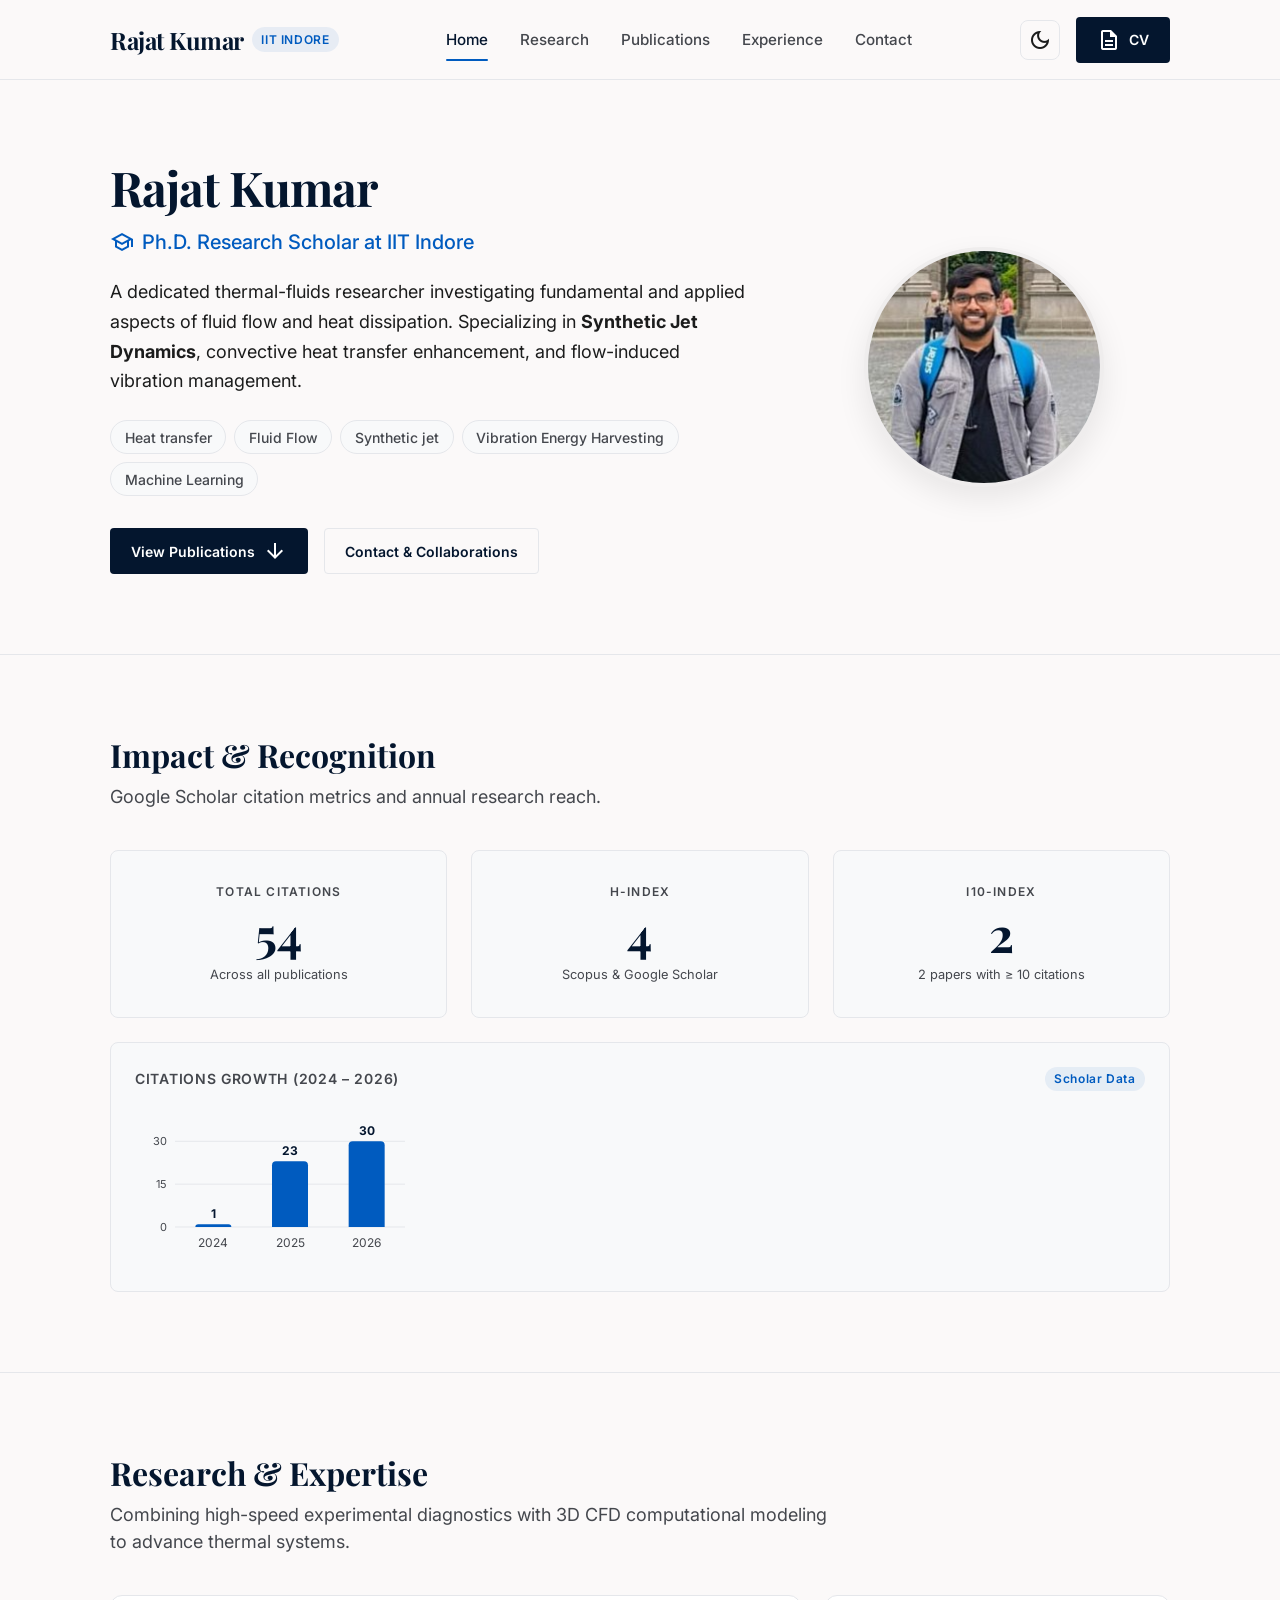
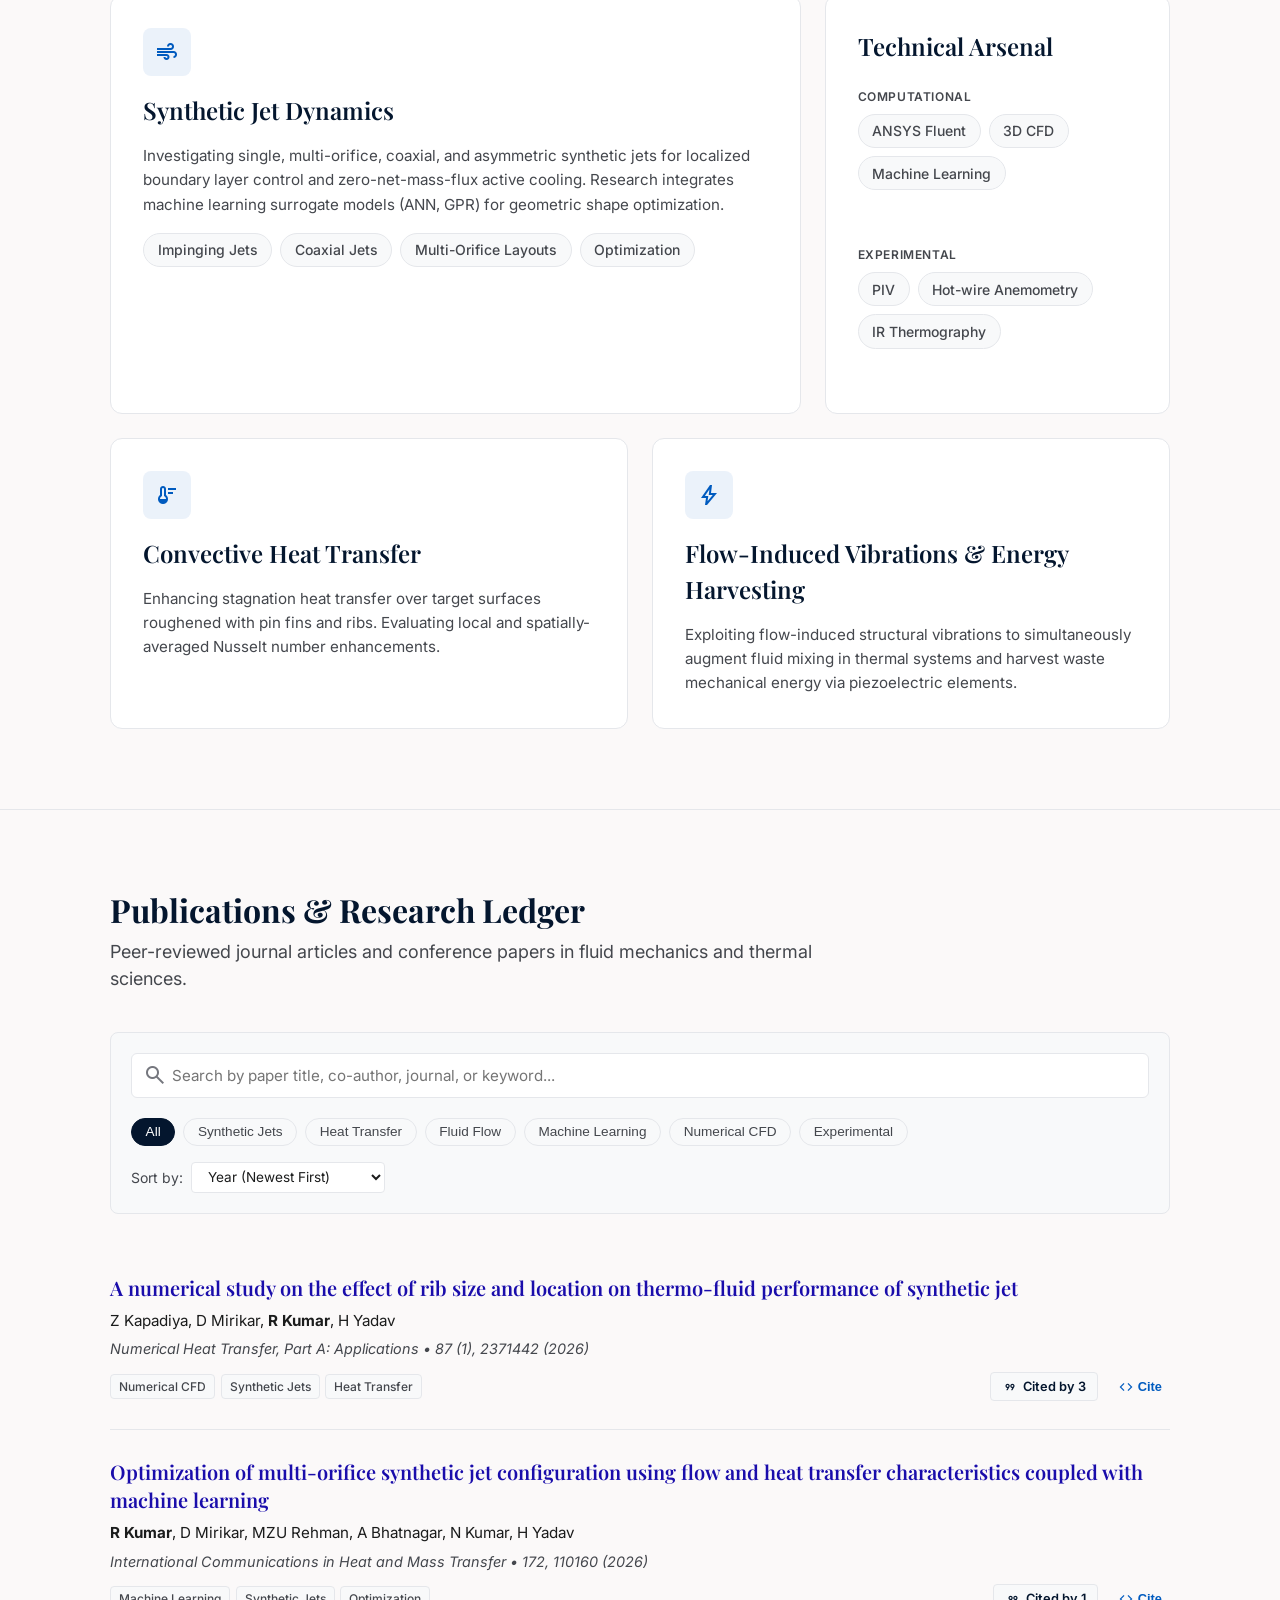
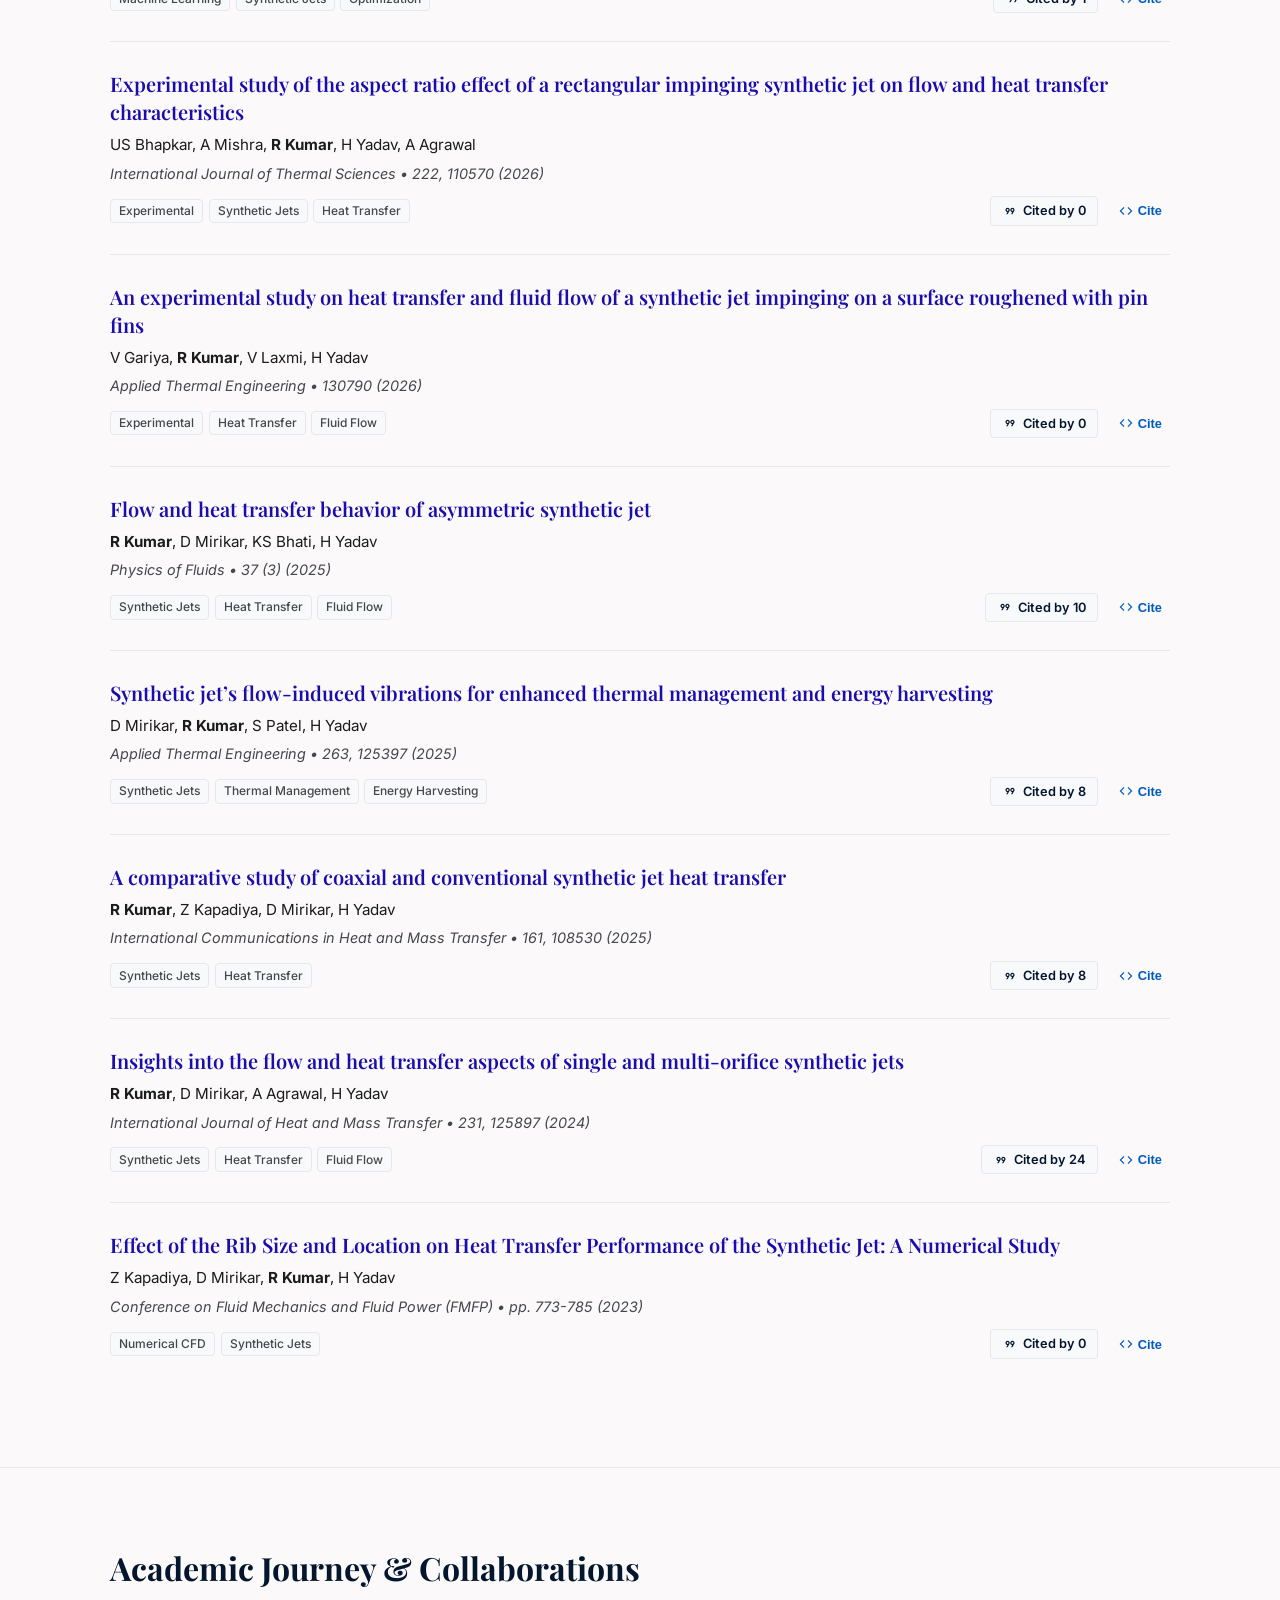
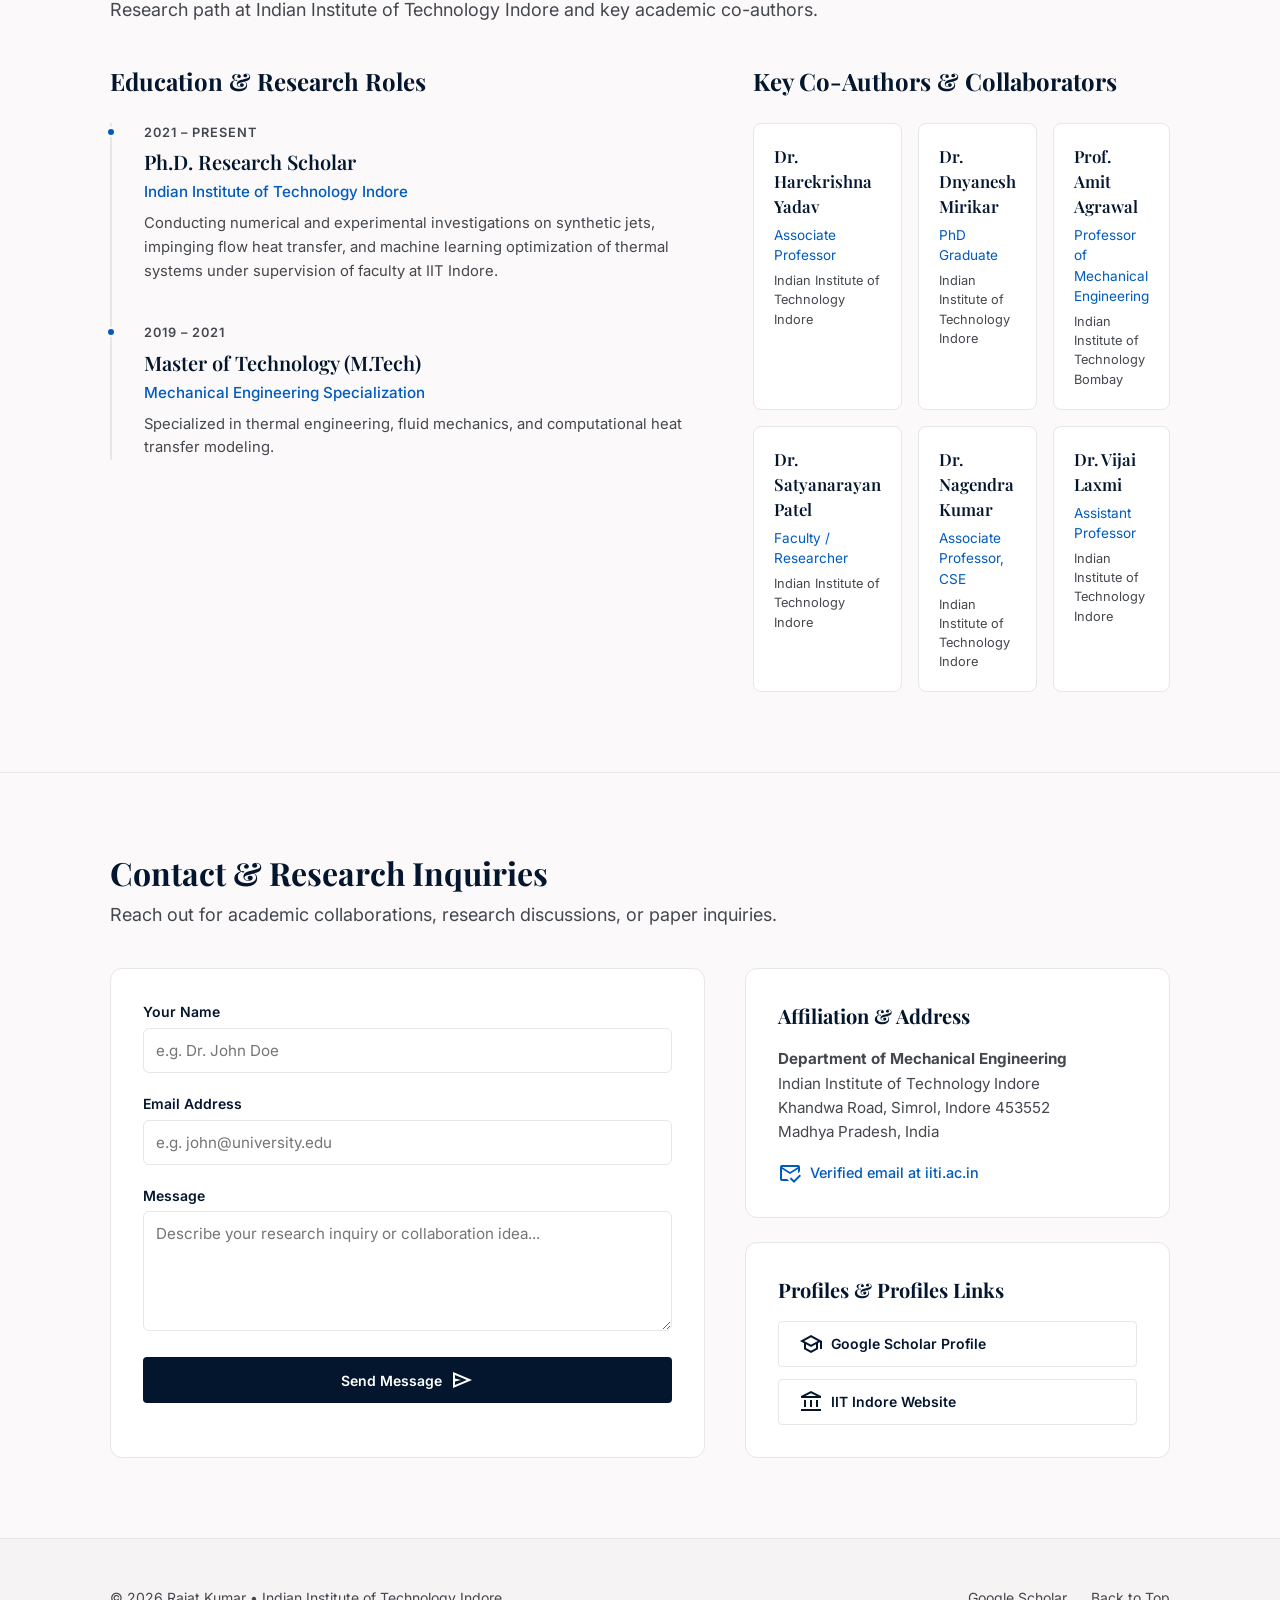
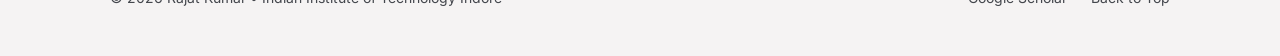
==== index.html @ d3aafb9d "Initial commit: Rajat Kumar Academic Scholar Portfolio Website" ====
<!DOCTYPE html>
<html lang="en">
<head>
    <meta charset="utf-8"/>
    <meta name="viewport" content="width=device-width, initial-scale=1.0"/>
    <title>Rajat Kumar | Ph.D. Research Scholar at IIT Indore</title>
    <meta name="description" content="Official academic portfolio of Rajat Kumar, Ph.D. Research Scholar at IIT Indore specializing in Heat Transfer, Fluid Flow, and Synthetic Jet Dynamics."/>
    
    <!-- Google Fonts -->
    <link rel="preconnect" href="https://fonts.googleapis.com"/>
    <link rel="preconnect" href="https://fonts.gstatic.com" crossorigin/>
    <link href="https://fonts.googleapis.com/css2?family=Inter:wght@400;500;600;700&family=Playfair+Display:ital,wght@0,600;0,700;1,400&display=swap" rel="stylesheet"/>
    <link href="https://fonts.googleapis.com/css2?family=Material+Symbols+Outlined:wght,FILL@100..700,0..1&display=swap" rel="stylesheet"/>

    <!-- Custom Stylesheet -->
    <link rel="stylesheet" href="css/styles.css"/>
</head>
<body>

    <!-- Sticky Navigation Bar -->
    <header class="navbar">
        <div class="container navbar-inner">
            <a href="#home" class="brand-logo">
                Rajat Kumar
                <span class="brand-badge">IIT INDORE</span>
            </a>

            <nav>
                <ul class="nav-links" id="nav-links">
                    <li><a href="#home" class="nav-link active">Home</a></li>
                    <li><a href="#research" class="nav-link">Research</a></li>
                    <li><a href="#publications" class="nav-link">Publications</a></li>
                    <li><a href="#experience" class="nav-link">Experience</a></li>
                    <li><a href="#contact" class="nav-link">Contact</a></li>
                </ul>
            </nav>

            <div class="nav-actions">
                <button class="theme-btn" id="theme-toggle-btn" aria-label="Toggle Dark Mode">
                    <span class="material-symbols-outlined">dark_mode</span>
                </button>
                <button class="btn btn-primary" id="cv-open-btn">
                    <span class="material-symbols-outlined">description</span> CV
                </button>
                <button class="mobile-menu-btn" id="mobile-menu-btn" aria-label="Open Menu">
                    <span class="material-symbols-outlined">menu</span>
                </button>
            </div>
        </div>
    </header>

    <!-- Main Application Container -->
    <main>

        <!-- Hero Section -->
        <section class="section" id="home">
            <div class="container">
                <div class="hero-grid">
                    <div>
                        <h1 class="hero-name">Rajat Kumar</h1>
                        <div class="hero-role">
                            <span class="material-symbols-outlined">school</span>
                            Ph.D. Research Scholar at IIT Indore
                        </div>
                        <p class="hero-bio">
                            A dedicated thermal-fluids researcher investigating fundamental and applied aspects of fluid flow and heat dissipation. Specializing in <strong>Synthetic Jet Dynamics</strong>, convective heat transfer enhancement, and flow-induced vibration management.
                        </p>

                        <div class="chips-wrapper">
                            <span class="chip">Heat transfer</span>
                            <span class="chip">Fluid Flow</span>
                            <span class="chip">Synthetic jet</span>
                            <span class="chip">Vibration Energy Harvesting</span>
                            <span class="chip">Machine Learning</span>
                        </div>

                        <div style="display: flex; gap: 1rem; flex-wrap: wrap;">
                            <a href="#publications" class="btn btn-primary">
                                View Publications <span class="material-symbols-outlined">arrow_downward</span>
                            </a>
                            <a href="#contact" class="btn btn-secondary">
                                Contact & Collaborations
                            </a>
                        </div>
                    </div>

                    <div class="avatar-container">
                        <div class="avatar-frame">
                            <img src="assets/profile.jpg" alt="Rajat Kumar - Ph.D. Research Scholar at IIT Indore" class="avatar-img"/>
                        </div>
                    </div>
                </div>
            </div>
        </section>

        <!-- Impact & Metrics Section -->
        <section class="section" id="impact">
            <div class="container">
                <div class="section-header">
                    <h2 class="section-title">Impact & Recognition</h2>
                    <p class="section-subtitle">Google Scholar citation metrics and annual research reach.</p>
                </div>

                <div class="bento-metrics-grid">
                    <div class="metric-card">
                        <div class="metric-label">Total Citations</div>
                        <div class="metric-value">54</div>
                        <div class="metric-sub">Across all publications</div>
                    </div>
                    <div class="metric-card">
                        <div class="metric-label">H-Index</div>
                        <div class="metric-value">4</div>
                        <div class="metric-sub">Scopus & Google Scholar</div>
                    </div>
                    <div class="metric-card">
                        <div class="metric-label">i10-Index</div>
                        <div class="metric-value">2</div>
                        <div class="metric-sub">2 papers with ≥ 10 citations</div>
                    </div>
                </div>

                <!-- Annual Citation Chart -->
                <div class="chart-box">
                    <div class="chart-header">
                        <span class="chart-title">Citations Growth (2024 – 2026)</span>
                        <span class="brand-badge">Scholar Data</span>
                    </div>
                    <div class="chart-canvas-wrapper">
                        <canvas id="citation-chart-canvas"></canvas>
                    </div>
                </div>
            </div>
        </section>

        <!-- Research & Expertise Section -->
        <section class="section" id="research">
            <div class="container">
                <div class="section-header">
                    <h2 class="section-title">Research & Expertise</h2>
                    <p class="section-subtitle">Combining high-speed experimental diagnostics with 3D CFD computational modeling to advance thermal systems.</p>
                </div>

                <div class="research-grid">
                    <!-- Featured Area Card -->
                    <div class="research-card">
                        <div class="research-card-icon">
                            <span class="material-symbols-outlined">air</span>
                        </div>
                        <h3 class="research-card-title">Synthetic Jet Dynamics</h3>
                        <p class="research-card-desc">
                            Investigating single, multi-orifice, coaxial, and asymmetric synthetic jets for localized boundary layer control and zero-net-mass-flux active cooling. Research integrates machine learning surrogate models (ANN, GPR) for geometric shape optimization.
                        </p>
                        <div class="chips-wrapper" style="margin-bottom: 0;">
                            <span class="chip">Impinging Jets</span>
                            <span class="chip">Coaxial Jets</span>
                            <span class="chip">Multi-Orifice Layouts</span>
                            <span class="chip">Optimization</span>
                        </div>
                    </div>

                    <!-- Technical Arsenal Card -->
                    <div class="research-card">
                        <h3 class="research-card-title">Technical Arsenal</h3>
                        
                        <div class="arsenal-group">
                            <div class="arsenal-label">Computational</div>
                            <div class="chips-wrapper">
                                <span class="chip">ANSYS Fluent</span>
                                <span class="chip">3D CFD</span>
                                <span class="chip">Machine Learning</span>
                            </div>
                        </div>

                        <div class="arsenal-group">
                            <div class="arsenal-label">Experimental</div>
                            <div class="chips-wrapper">
                                <span class="chip">PIV</span>
                                <span class="chip">Hot-wire Anemometry</span>
                                <span class="chip">IR Thermography</span>
                            </div>
                        </div>
                    </div>
                </div>

                <div class="sub-grid-2" style="margin-top: 1.5rem;">
                    <div class="research-card">
                        <div class="research-card-icon">
                            <span class="material-symbols-outlined">thermostat</span>
                        </div>
                        <h3 class="research-card-title">Convective Heat Transfer</h3>
                        <p class="research-card-desc">
                            Enhancing stagnation heat transfer over target surfaces roughened with pin fins and ribs. Evaluating local and spatially-averaged Nusselt number enhancements.
                        </p>
                    </div>

                    <div class="research-card">
                        <div class="research-card-icon">
                            <span class="material-symbols-outlined">bolt</span>
                        </div>
                        <h3 class="research-card-title">Flow-Induced Vibrations & Energy Harvesting</h3>
                        <p class="research-card-desc">
                            Exploiting flow-induced structural vibrations to simultaneously augment fluid mixing in thermal systems and harvest waste mechanical energy via piezoelectric elements.
                        </p>
                    </div>
                </div>
            </div>
        </section>

        <!-- Publications Ledger Section -->
        <section class="section" id="publications">
            <div class="container">
                <div class="section-header">
                    <h2 class="section-title">Publications & Research Ledger</h2>
                    <p class="section-subtitle">Peer-reviewed journal articles and conference papers in fluid mechanics and thermal sciences.</p>
                </div>

                <!-- Controls: Search, Topic Filter & Sort -->
                <div class="pub-controls">
                    <div class="search-wrapper">
                        <span class="material-symbols-outlined search-icon">search</span>
                        <input type="text" id="pub-search-input" class="pub-search-input" placeholder="Search by paper title, co-author, journal, or keyword..."/>
                    </div>

                    <div class="pub-filter-bar">
                        <div class="filter-chips-group" id="filter-chips-container">
                            <!-- Populated dynamically via JS -->
                        </div>

                        <div class="sort-group">
                            <span>Sort by:</span>
                            <select id="pub-sort-select" class="sort-select">
                                <option value="year-desc">Year (Newest First)</option>
                                <option value="citations-desc">Citations (Highest First)</option>
                                <option value="title-asc">Title (Alphabetical)</option>
                            </select>
                        </div>
                    </div>
                </div>

                <!-- Publications Dynamic List -->
                <div class="pub-list" id="pub-list-container">
                    <!-- Populated dynamically via JS -->
                </div>
            </div>
        </section>

        <!-- Academic Journey & Co-Authors Section -->
        <section class="section" id="experience">
            <div class="container">
                <div class="section-header">
                    <h2 class="section-title">Academic Journey & Collaborations</h2>
                    <p class="section-subtitle">Research path at Indian Institute of Technology Indore and key academic co-authors.</p>
                </div>

                <div class="hero-grid" style="align-items: start;">
                    <!-- Timeline -->
                    <div>
                        <h3 style="font-family: var(--font-display); font-size: 1.5rem; margin-bottom: 1.5rem; color: var(--color-primary);">Education & Research Roles</h3>
                        <div class="timeline">
                            <div class="timeline-item">
                                <div class="timeline-dot"></div>
                                <div class="timeline-date">2021 – Present</div>
                                <h4 class="timeline-title">Ph.D. Research Scholar</h4>
                                <div class="timeline-institution">Indian Institute of Technology Indore</div>
                                <p class="timeline-desc">
                                    Conducting numerical and experimental investigations on synthetic jets, impinging flow heat transfer, and machine learning optimization of thermal systems under supervision of faculty at IIT Indore.
                                </p>
                            </div>

                            <div class="timeline-item">
                                <div class="timeline-dot"></div>
                                <div class="timeline-date">2019 – 2021</div>
                                <h4 class="timeline-title">Master of Technology (M.Tech)</h4>
                                <div class="timeline-institution">Mechanical Engineering Specialization</div>
                                <p class="timeline-desc">
                                    Specialized in thermal engineering, fluid mechanics, and computational heat transfer modeling.
                                </p>
                            </div>
                        </div>
                    </div>

                    <!-- Co-Authors Cards -->
                    <div>
                        <h3 style="font-family: var(--font-display); font-size: 1.5rem; margin-bottom: 1.5rem; color: var(--color-primary);">Key Co-Authors & Collaborators</h3>
                        <div class="coauthors-grid" id="coauthors-container">
                            <!-- Populated dynamically via JS -->
                        </div>
                    </div>
                </div>
            </div>
        </section>

        <!-- Contact Section -->
        <section class="section" id="contact">
            <div class="container">
                <div class="section-header">
                    <h2 class="section-title">Contact & Research Inquiries</h2>
                    <p class="section-subtitle">Reach out for academic collaborations, research discussions, or paper inquiries.</p>
                </div>

                <div class="contact-grid">
                    <div class="contact-card">
                        <form id="contact-form">
                            <div class="form-group">
                                <label class="form-label" for="contact-name">Your Name</label>
                                <input type="text" id="contact-name" class="form-input" placeholder="e.g. Dr. John Doe" required/>
                            </div>

                            <div class="form-group">
                                <label class="form-label" for="contact-email">Email Address</label>
                                <input type="email" id="contact-email" class="form-input" placeholder="e.g. john@university.edu" required/>
                            </div>

                            <div class="form-group">
                                <label class="form-label" for="contact-message">Message</label>
                                <textarea id="contact-message" class="form-textarea" placeholder="Describe your research inquiry or collaboration idea..." required></textarea>
                            </div>

                            <button type="submit" class="btn btn-primary" style="width: 100%;">
                                Send Message <span class="material-symbols-outlined">send</span>
                            </button>
                        </form>
                    </div>

                    <div>
                        <div class="contact-card" style="margin-bottom: 1.5rem;">
                            <h3 style="font-family: var(--font-display); font-size: 1.25rem; margin-bottom: 1rem; color: var(--color-primary);">Affiliation & Address</h3>
                            <p style="font-size: 0.95rem; color: var(--color-on-surface-variant); line-height: 1.6; margin-bottom: 1rem;">
                                <strong>Department of Mechanical Engineering</strong><br/>
                                Indian Institute of Technology Indore<br/>
                                Khandwa Road, Simrol, Indore 453552<br/>
                                Madhya Pradesh, India
                            </p>
                            
                            <div style="display: flex; align-items: center; gap: 0.5rem; font-size: 0.9rem; color: var(--color-secondary); font-weight: 500;">
                                <span class="material-symbols-outlined">mark_email_read</span>
                                Verified email at iiti.ac.in
                            </div>
                        </div>

                        <div class="contact-card">
                            <h3 style="font-family: var(--font-display); font-size: 1.25rem; margin-bottom: 1rem; color: var(--color-primary);">Profiles & Profiles Links</h3>
                            <div style="display: flex; flex-direction: column; gap: 0.75rem;">
                                <a href="https://scholar.google.com/citations?user=LFQyGV4AAAAJ" target="_blank" rel="noopener" class="btn btn-secondary" style="justify-content: flex-start;">
                                    <span class="material-symbols-outlined">school</span> Google Scholar Profile
                                </a>
                                <a href="https://www.iiti.ac.in/" target="_blank" rel="noopener" class="btn btn-secondary" style="justify-content: flex-start;">
                                    <span class="material-symbols-outlined">account_balance</span> IIT Indore Website
                                </a>
                            </div>
                        </div>
                    </div>
                </div>
            </div>
        </section>

    </main>

    <!-- Footer -->
    <footer>
        <div class="container footer-inner">
            <div class="footer-copy">
                © 2026 Rajat Kumar • Indian Institute of Technology Indore
            </div>
            <div class="footer-links">
                <a href="https://scholar.google.com/citations?user=LFQyGV4AAAAJ" target="_blank" rel="noopener" class="footer-link">Google Scholar</a>
                <a href="#home" class="footer-link">Back to Top</a>
            </div>
        </div>
    </footer>

    <!-- Citation Export Modal -->
    <div class="modal-backdrop" id="cite-modal">
        <div class="modal-card">
            <div class="modal-header">
                <div class="modal-title" id="cite-modal-title">Cite Publication</div>
                <button class="modal-close-btn" id="cite-close-btn">&times;</button>
            </div>
            <div class="modal-body">
                <p style="font-size: 0.9rem; color: var(--color-on-surface-variant); margin-bottom: 0.75rem;">Copy BibTeX citation string:</p>
                <div class="citation-code-block" id="cite-code-block"></div>
                <button class="btn btn-primary" id="cite-copy-btn" style="width: 100%;">
                    <span class="material-symbols-outlined">content_copy</span> Copy BibTeX to Clipboard
                </button>
            </div>
        </div>
    </div>

    <!-- Curriculum Vitae Drawer Modal -->
    <div class="modal-backdrop" id="cv-modal">
        <div class="modal-card" style="max-width: 780px;">
            <div class="modal-header">
                <div class="modal-title">Curriculum Vitae — Rajat Kumar</div>
                <button class="modal-close-btn" id="cv-close-btn">&times;</button>
            </div>
            <div class="modal-body">
                <div style="border-bottom: 2px solid var(--color-primary); padding-bottom: 1rem; margin-bottom: 1.5rem; display: flex; align-items: center; gap: 1.25rem;">
                    <img src="assets/profile.jpg" alt="Rajat Kumar" style="width: 72px; height: 72px; border-radius: 50%; object-fit: cover; border: 2px solid var(--color-primary);"/>
                    <div>
                        <h2 style="font-family: var(--font-display); font-size: 1.75rem; color: var(--color-primary); margin: 0;">Rajat Kumar</h2>
                        <p style="font-size: 0.95rem; color: var(--color-secondary); margin: 0.15rem 0;">Ph.D. Research Scholar • Indian Institute of Technology Indore</p>
                        <p style="font-size: 0.85rem; color: var(--color-on-surface-variant); margin: 0;">Verified Email: iiti.ac.in • Google Scholar: 54 Citations (h-index: 4)</p>
                    </div>
                </div>

                <div style="margin-bottom: 1.5rem;">
                    <h3 style="font-size: 1.1rem; font-weight: 600; color: var(--color-primary); text-transform: uppercase; letter-spacing: 0.05em; margin-bottom: 0.5rem;">Research Interests</h3>
                    <p style="font-size: 0.95rem; color: var(--color-on-bg);">Heat Transfer, Fluid Flow, Synthetic Jet Dynamics, Active Thermal Management, Machine Learning Optimization, Flow-Induced Vibrations.</p>
                </div>

                <div style="margin-bottom: 1.5rem;">
                    <h3 style="font-size: 1.1rem; font-weight: 600; color: var(--color-primary); text-transform: uppercase; letter-spacing: 0.05em; margin-bottom: 0.5rem;">Education</h3>
                    <ul style="padding-left: 1.25rem; font-size: 0.95rem; color: var(--color-on-bg); line-height: 1.6;">
                        <li><strong>Ph.D. in Mechanical Engineering</strong> — IIT Indore (2021 – Present)</li>
                        <li><strong>M.Tech in Mechanical Engineering</strong> — Thermal Specialization (2019 – 2021)</li>
                    </ul>
                </div>

                <div style="margin-bottom: 1.5rem;">
                    <h3 style="font-size: 1.1rem; font-weight: 600; color: var(--color-primary); text-transform: uppercase; letter-spacing: 0.05em; margin-bottom: 0.5rem;">Selected Publications Highlights</h3>
                    <ol style="padding-left: 1.25rem; font-size: 0.9rem; color: var(--color-on-bg); line-height: 1.6;">
                        <li>Kumar et al. (2024). Insights into the flow and heat transfer aspects of single and multi-orifice synthetic jets. <em>IJHMT</em> 231, 125897. [24 Citations]</li>
                        <li>Kumar et al. (2025). Flow and heat transfer behavior of asymmetric synthetic jet. <em>Physics of Fluids</em> 37(3). [10 Citations]</li>
                        <li>Mirikar, Kumar et al. (2025). Synthetic jet’s flow-induced vibrations for enhanced thermal management and energy harvesting. <em>Applied Thermal Engineering</em> 263. [8 Citations]</li>
                        <li>Kumar et al. (2026). Optimization of multi-orifice synthetic jet configuration using flow and heat transfer characteristics coupled with machine learning. <em>ICHMT</em> 172.</li>
                    </ol>
                </div>

                <div style="display: flex; gap: 1rem; justify-content: flex-end; margin-top: 2rem;">
                    <button class="btn btn-primary" onclick="window.print()">
                        <span class="material-symbols-outlined">print</span> Print / Save CV as PDF
                    </button>
                </div>
            </div>
        </div>
    </div>

    <!-- Scripts -->
    <script src="js/publications-data.js"></script>
    <script src="js/app.js"></script>
</body>
</html>
---- css/styles.css ----
/* ==========================================================================
   Design System & Stylesheet - Rajat Kumar Portfolio
   Based on DESIGN.md (Editorial & Minimalist Scholarly Palette)
   ========================================================================== */

:root {
  /* Colors */
  --color-bg: #fbf9f9;
  --color-surface: #ffffff;
  --color-slate-bg: #f8f9fa;
  --color-surface-low: #f5f3f3;
  --color-surface-container: #efeded;
  
  --color-on-bg: #1b1c1c;
  --color-on-surface-variant: #44474d;
  --color-outline: #75777e;
  --color-border-subtle: #e5e7eb;

  --color-primary: #04162e;
  --color-on-primary: #ffffff;
  --color-primary-container: #1a2b44;

  --color-secondary: #005bbf;
  --color-citation-blue: #1a0dab;
  --color-citation-blue-hover: #004492;

  --color-chip-bg: #f8f9fa;
  --color-card-bg: #ffffff;

  /* Typography */
  --font-display: 'Playfair Display', Georgia, serif;
  --font-body: 'Inter', system-ui, -apple-system, sans-serif;

  /* Layout */
  --max-width: 1140px;
  --page-margin: 40px;
  --gutter: 24px;
  --section-gap: 80px;

  /* Transitions */
  --transition-fast: 0.2s cubic-bezier(0.4, 0, 0.2, 1);
  --transition-normal: 0.3s cubic-bezier(0.4, 0, 0.2, 1);
}

/* Dark Mode Overrides */
[data-theme="dark"] {
  --color-bg: #0b1320;
  --color-surface: #121c2d;
  --color-slate-bg: #152238;
  --color-surface-low: #18273e;
  --color-surface-container: #1d2f4a;

  --color-on-bg: #f2f4f8;
  --color-on-surface-variant: #a0aec0;
  --color-outline: #4a5568;
  --color-border-subtle: #2d3748;

  --color-primary: #e2e8f0;
  --color-on-primary: #04162e;
  --color-primary-container: #2b3a55;

  --color-secondary: #4f91ff;
  --color-citation-blue: #63b3ed;
  --color-citation-blue-hover: #90cdf4;

  --color-chip-bg: #1e2d42;
  --color-card-bg: #121c2d;
}

/* Global Reset */
*, *::before, *::after {
  box-sizing: border-box;
  margin: 0;
  padding: 0;
}

html {
  scroll-behavior: smooth;
  font-size: 16px;
}

body {
  background-color: var(--color-bg);
  color: var(--color-on-bg);
  font-family: var(--font-body);
  line-height: 1.5;
  -webkit-font-smoothing: antialiased;
  -moz-osx-font-smoothing: grayscale;
  transition: background-color var(--transition-normal), color var(--transition-normal);
  min-height: 100vh;
  display: flex;
  flex-direction: column;
}

/* Container */
.container {
  width: 100%;
  max-width: var(--max-width);
  margin-left: auto;
  margin-right: auto;
  padding-left: var(--page-margin);
  padding-right: var(--page-margin);
}

@media (max-width: 640px) {
  :root {
    --page-margin: 20px;
    --section-gap: 48px;
  }
}

/* Navigation Bar */
.navbar {
  position: sticky;
  top: 0;
  z-index: 100;
  background-color: rgba(251, 249, 249, 0.92);
  backdrop-filter: blur(12px);
  -webkit-backdrop-filter: blur(12px);
  border-bottom: 1px solid var(--color-border-subtle);
  height: 80px;
  transition: background-color var(--transition-normal), border-color var(--transition-normal);
}

[data-theme="dark"] .navbar {
  background-color: rgba(11, 19, 32, 0.92);
}

.navbar-inner {
  display: flex;
  justify-content: space-between;
  align-items: center;
  height: 100%;
}

.brand-logo {
  font-family: var(--font-display);
  font-size: 1.5rem;
  font-weight: 700;
  color: var(--color-primary);
  text-decoration: none;
  letter-spacing: -0.02em;
  display: flex;
  align-items: center;
  gap: 0.5rem;
}

.brand-badge {
  font-family: var(--font-body);
  font-size: 0.75rem;
  font-weight: 600;
  color: var(--color-secondary);
  background: rgba(0, 91, 191, 0.08);
  padding: 0.2rem 0.6rem;
  border-radius: 9999px;
  letter-spacing: 0.05em;
}

.nav-links {
  display: flex;
  align-items: center;
  gap: 2rem;
  list-style: none;
}

.nav-link {
  font-family: var(--font-body);
  font-size: 0.95rem;
  font-weight: 500;
  color: var(--color-on-surface-variant);
  text-decoration: none;
  padding: 0.5rem 0;
  position: relative;
  transition: color var(--transition-fast);
}

.nav-link:hover, .nav-link.active {
  color: var(--color-primary);
}

.nav-link.active::after {
  content: '';
  position: absolute;
  bottom: -4px;
  left: 0;
  width: 100%;
  height: 2px;
  background-color: var(--color-secondary);
  border-radius: 2px;
}

.nav-actions {
  display: flex;
  align-items: center;
  gap: 1rem;
}

/* Theme Toggle Button */
.theme-btn {
  background: transparent;
  border: 1px solid var(--color-border-subtle);
  color: var(--color-on-bg);
  width: 40px;
  height: 40px;
  border-radius: 8px;
  cursor: pointer;
  display: inline-flex;
  align-items: center;
  justify-content: center;
  transition: background-color var(--transition-fast), border-color var(--transition-fast);
}

.theme-btn:hover {
  background-color: var(--color-slate-bg);
}

/* Mobile Menu Toggle */
.mobile-menu-btn {
  display: none;
  background: transparent;
  border: none;
  color: var(--color-on-bg);
  cursor: pointer;
  padding: 0.5rem;
}

@media (max-width: 768px) {
  .nav-links {
    display: none;
  }
  .nav-links.mobile-open {
    display: flex;
    flex-direction: column;
    position: absolute;
    top: 80px;
    left: 0;
    width: 100%;
    background-color: var(--color-bg);
    border-bottom: 1px solid var(--color-border-subtle);
    padding: 1.5rem var(--page-margin);
    gap: 1.25rem;
    box-shadow: 0 10px 25px rgba(0,0,0,0.1);
  }
  .mobile-menu-btn {
    display: block;
  }
}

/* Buttons */
.btn {
  display: inline-flex;
  align-items: center;
  justify-content: center;
  gap: 0.5rem;
  font-family: var(--font-body);
  font-size: 0.875rem;
  font-weight: 600;
  padding: 0.625rem 1.25rem;
  border-radius: 4px;
  cursor: pointer;
  text-decoration: none;
  transition: all var(--transition-fast);
  border: 1px solid transparent;
}

.btn-primary {
  background-color: var(--color-primary);
  color: var(--color-on-primary);
}

.btn-primary:hover {
  opacity: 0.92;
  transform: translateY(-1px);
}

.btn-secondary {
  background-color: transparent;
  color: var(--color-primary);
  border-color: var(--color-border-subtle);
}

.btn-secondary:hover {
  background-color: var(--color-slate-bg);
  border-color: var(--color-outline);
}

.btn-outline-blue {
  background-color: transparent;
  color: var(--color-secondary);
  border-color: var(--color-secondary);
}

.btn-outline-blue:hover {
  background-color: var(--color-secondary);
  color: #ffffff;
}

/* Main Layout & Sections */
main {
  flex: 1;
}

.section {
  padding-top: var(--section-gap);
  padding-bottom: var(--section-gap);
  border-bottom: 1px solid var(--color-border-subtle);
}

.section:last-of-type {
  border-bottom: none;
}

.section-header {
  margin-bottom: 2.5rem;
}

.section-title {
  font-family: var(--font-display);
  font-size: 2rem;
  font-weight: 700;
  color: var(--color-primary);
  line-height: 1.25;
  margin-bottom: 0.5rem;
}

.section-subtitle {
  font-size: 1.125rem;
  color: var(--color-on-surface-variant);
  max-width: 720px;
}

/* Hero Section */
.hero-grid {
  display: grid;
  grid-template-columns: 1fr;
  gap: 3rem;
  align-items: center;
}

@media (min-width: 768px) {
  .hero-grid {
    grid-template-columns: 12fr 7fr;
  }
}

.hero-name {
  font-family: var(--font-display);
  font-size: 3rem;
  font-weight: 700;
  color: var(--color-primary);
  line-height: 1.15;
  letter-spacing: -0.02em;
  margin-bottom: 0.75rem;
}

@media (max-width: 640px) {
  .hero-name {
    font-size: 2.25rem;
  }
}

.hero-role {
  font-size: 1.25rem;
  color: var(--color-secondary);
  font-weight: 500;
  margin-bottom: 1.25rem;
  display: flex;
  align-items: center;
  gap: 0.5rem;
  flex-wrap: wrap;
}

.hero-bio {
  font-size: 1.125rem;
  color: var(--color-on-bg);
  line-height: 1.65;
  max-width: 720px;
  margin-bottom: 1.5rem;
}

.chips-wrapper {
  display: flex;
  flex-wrap: wrap;
  gap: 0.5rem;
  margin-bottom: 2rem;
}

.chip {
  background-color: var(--color-chip-bg);
  border: 1px solid var(--color-border-subtle);
  color: var(--color-on-surface-variant);
  font-size: 0.875rem;
  font-weight: 500;
  padding: 0.35rem 0.85rem;
  border-radius: 9999px;
  transition: all var(--transition-fast);
}

.chip:hover {
  border-color: var(--color-secondary);
  color: var(--color-secondary);
}

/* Avatar Frame */
.avatar-container {
  display: flex;
  justify-content: center;
}

.avatar-frame {
  width: 240px;
  height: 240px;
  border-radius: 50%;
  overflow: hidden;
  border: 4px solid var(--color-surface-container);
  box-shadow: 0 12px 30px rgba(0, 0, 0, 0.08);
  position: relative;
  background-color: var(--color-slate-bg);
}

.avatar-img {
  width: 100%;
  height: 100%;
  object-fit: cover;
}

.avatar-placeholder {
  width: 100%;
  height: 100%;
  display: flex;
  flex-direction: column;
  align-items: center;
  justify-content: center;
  background: linear-gradient(135deg, var(--color-primary-container), var(--color-primary));
  color: #ffffff;
  text-align: center;
  padding: 1.5rem;
}

.avatar-placeholder .initials {
  font-family: var(--font-display);
  font-size: 3.5rem;
  font-weight: 700;
  line-height: 1;
}

.avatar-placeholder .sub-text {
  font-size: 0.8rem;
  opacity: 0.85;
  margin-top: 0.5rem;
}

/* Impact & Metrics Bento Grid */
.bento-metrics-grid {
  display: grid;
  grid-template-columns: repeat(1, 1fr);
  gap: 1.5rem;
}

@media (min-width: 640px) {
  .bento-metrics-grid {
    grid-template-columns: repeat(3, 1fr);
  }
}

.metric-card {
  background-color: var(--color-slate-bg);
  border: 1px solid var(--color-border-subtle);
  border-radius: 8px;
  padding: 2rem 1.5rem;
  text-align: center;
  display: flex;
  flex-direction: column;
  align-items: center;
  justify-content: center;
  transition: transform var(--transition-fast), background-color var(--transition-fast);
}

.metric-card:hover {
  background-color: var(--color-surface-low);
  transform: translateY(-2px);
}

.metric-label {
  font-size: 0.75rem;
  font-weight: 600;
  letter-spacing: 0.1em;
  text-transform: uppercase;
  color: var(--color-on-surface-variant);
  margin-bottom: 0.5rem;
}

.metric-value {
  font-family: var(--font-display);
  font-size: 3rem;
  font-weight: 700;
  color: var(--color-primary);
  line-height: 1;
}

.metric-sub {
  font-size: 0.8rem;
  color: var(--color-on-surface-variant);
  margin-top: 0.5rem;
}

/* Chart Box */
.chart-box {
  background-color: var(--color-slate-bg);
  border: 1px solid var(--color-border-subtle);
  border-radius: 8px;
  padding: 1.5rem;
  margin-top: 1.5rem;
}

.chart-header {
  display: flex;
  justify-content: space-between;
  align-items: center;
  margin-bottom: 1rem;
}

.chart-title {
  font-size: 0.875rem;
  font-weight: 600;
  text-transform: uppercase;
  letter-spacing: 0.05em;
  color: var(--color-on-surface-variant);
}

.chart-canvas-wrapper {
  height: 160px;
  width: 100%;
  position: relative;
}

/* Research & Expertise Bento */
.research-grid {
  display: grid;
  grid-template-columns: repeat(1, 1fr);
  gap: 1.5rem;
}

@media (min-width: 768px) {
  .research-grid {
    grid-template-columns: 2fr 1fr;
  }
}

.research-card {
  background-color: var(--color-card-bg);
  border: 1px solid var(--color-border-subtle);
  border-radius: 12px;
  padding: 2rem;
  display: flex;
  flex-direction: column;
  gap: 1rem;
  position: relative;
  overflow: hidden;
  transition: all var(--transition-fast);
}

.research-card:hover {
  border-color: var(--color-secondary);
  box-shadow: 0 10px 30px rgba(0,0,0,0.04);
}

.research-card-icon {
  width: 48px;
  height: 48px;
  border-radius: 8px;
  background-color: rgba(0, 91, 191, 0.08);
  color: var(--color-secondary);
  display: flex;
  align-items: center;
  justify-content: center;
  font-size: 1.5rem;
}

.research-card-title {
  font-family: var(--font-display);
  font-size: 1.5rem;
  font-weight: 600;
  color: var(--color-primary);
}

.research-card-desc {
  color: var(--color-on-surface-variant);
  font-size: 0.95rem;
  line-height: 1.6;
}

.arsenal-group {
  margin-top: 0.5rem;
}

.arsenal-label {
  font-size: 0.75rem;
  font-weight: 600;
  text-transform: uppercase;
  letter-spacing: 0.05em;
  color: var(--color-on-surface-variant);
  margin-bottom: 0.5rem;
}

.sub-grid-2 {
  display: grid;
  grid-template-columns: repeat(1, 1fr);
  gap: 1.5rem;
}

@media (min-width: 640px) {
  .sub-grid-2 {
    grid-template-columns: repeat(2, 1fr);
  }
}

/* Publications Ledger Controls */
.pub-controls {
  display: flex;
  flex-direction: column;
  gap: 1.25rem;
  margin-bottom: 2rem;
  background-color: var(--color-slate-bg);
  border: 1px solid var(--color-border-subtle);
  border-radius: 8px;
  padding: 1.25rem;
}

.pub-search-input {
  width: 100%;
  padding: 0.75rem 1rem 0.75rem 2.5rem;
  border-radius: 6px;
  border: 1px solid var(--color-border-subtle);
  background-color: var(--color-surface);
  color: var(--color-on-bg);
  font-family: var(--font-body);
  font-size: 0.95rem;
  outline: none;
  transition: border-color var(--transition-fast);
}

.pub-search-input:focus {
  border-color: var(--color-secondary);
}

.search-wrapper {
  position: relative;
}

.search-icon {
  position: absolute;
  left: 0.75rem;
  top: 50%;
  transform: translateY(-50%);
  color: var(--color-outline);
}

.pub-filter-bar {
  display: flex;
  justify-content: space-between;
  align-items: center;
  flex-wrap: wrap;
  gap: 1rem;
}

.filter-chips-group {
  display: flex;
  flex-wrap: wrap;
  gap: 0.5rem;
}

.filter-btn {
  background: transparent;
  border: 1px solid var(--color-border-subtle);
  color: var(--color-on-surface-variant);
  font-size: 0.85rem;
  font-weight: 500;
  padding: 0.35rem 0.85rem;
  border-radius: 9999px;
  cursor: pointer;
  transition: all var(--transition-fast);
}

.filter-btn:hover, .filter-btn.active {
  background-color: var(--color-primary);
  color: var(--color-on-primary);
  border-color: var(--color-primary);
}

.sort-group {
  display: flex;
  align-items: center;
  gap: 0.5rem;
  font-size: 0.875rem;
  color: var(--color-on-surface-variant);
}

.sort-select {
  padding: 0.35rem 0.75rem;
  border-radius: 4px;
  border: 1px solid var(--color-border-subtle);
  background-color: var(--color-surface);
  color: var(--color-on-bg);
  font-family: var(--font-body);
  font-size: 0.85rem;
  outline: none;
  cursor: pointer;
}

/* Publication Item */
.pub-list {
  display: flex;
  flex-direction: column;
}

.pub-item {
  padding: 1.75rem 0;
  border-bottom: 1px solid var(--color-border-subtle);
  transition: background-color var(--transition-fast);
}

.pub-item:last-child {
  border-bottom: none;
}

.pub-title {
  font-family: var(--font-display);
  font-size: 1.25rem;
  font-weight: 600;
  color: var(--color-citation-blue);
  text-decoration: none;
  line-height: 1.4;
  margin-bottom: 0.5rem;
  display: block;
  transition: color var(--transition-fast);
}

.pub-title:hover {
  color: var(--color-secondary);
  text-decoration: underline;
}

.pub-authors {
  font-size: 0.95rem;
  color: var(--color-on-bg);
  margin-bottom: 0.35rem;
}

.pub-journal {
  font-size: 0.9rem;
  font-style: italic;
  color: var(--color-on-surface-variant);
  margin-bottom: 0.75rem;
}

.pub-meta-row {
  display: flex;
  align-items: center;
  justify-content: space-between;
  flex-wrap: wrap;
  gap: 0.75rem;
}

.pub-tags {
  display: flex;
  flex-wrap: wrap;
  gap: 0.35rem;
}

.pub-tag {
  font-size: 0.75rem;
  font-weight: 500;
  padding: 0.15rem 0.5rem;
  background-color: var(--color-slate-bg);
  border: 1px solid var(--color-border-subtle);
  border-radius: 4px;
  color: var(--color-on-surface-variant);
}

.pub-actions {
  display: flex;
  align-items: center;
  gap: 0.75rem;
}

.citation-badge {
  font-size: 0.8rem;
  font-weight: 600;
  color: var(--color-primary);
  background-color: var(--color-slate-bg);
  border: 1px solid var(--color-border-subtle);
  padding: 0.25rem 0.65rem;
  border-radius: 4px;
  display: inline-flex;
  align-items: center;
  gap: 0.35rem;
}

.cite-export-btn {
  background: transparent;
  border: none;
  color: var(--color-secondary);
  font-size: 0.8rem;
  font-weight: 600;
  cursor: pointer;
  display: inline-flex;
  align-items: center;
  gap: 0.25rem;
  padding: 0.25rem 0.5rem;
  border-radius: 4px;
  transition: background-color var(--transition-fast);
}

.cite-export-btn:hover {
  background-color: rgba(0, 91, 191, 0.08);
}

/* Academic Journey & Timeline */
.timeline {
  position: relative;
  padding-left: 2rem;
  border-left: 2px solid var(--color-border-subtle);
}

.timeline-item {
  position: relative;
  margin-bottom: 2.5rem;
}

.timeline-item:last-child {
  margin-bottom: 0;
}

.timeline-dot {
  position: absolute;
  left: calc(-2rem - 6px);
  top: 4px;
  width: 10px;
  height: 10px;
  border-radius: 50%;
  background-color: var(--color-secondary);
  border: 2px solid var(--color-bg);
}

.timeline-date {
  font-size: 0.8rem;
  font-weight: 600;
  text-transform: uppercase;
  letter-spacing: 0.08em;
  color: var(--color-on-surface-variant);
  margin-bottom: 0.35rem;
}

.timeline-title {
  font-family: var(--font-display);
  font-size: 1.25rem;
  font-weight: 600;
  color: var(--color-primary);
  margin-bottom: 0.25rem;
}

.timeline-institution {
  font-size: 0.95rem;
  font-weight: 500;
  color: var(--color-secondary);
  margin-bottom: 0.5rem;
}

.timeline-desc {
  font-size: 0.925rem;
  color: var(--color-on-surface-variant);
  line-height: 1.6;
}

/* Co-Authors Grid */
.coauthors-grid {
  display: grid;
  grid-template-columns: repeat(1, 1fr);
  gap: 1rem;
}

@media (min-width: 640px) {
  .coauthors-grid {
    grid-template-columns: repeat(2, 1fr);
  }
}

@media (min-width: 1024px) {
  .coauthors-grid {
    grid-template-columns: repeat(3, 1fr);
  }
}

.coauthor-card {
  background-color: var(--color-card-bg);
  border: 1px solid var(--color-border-subtle);
  border-radius: 8px;
  padding: 1.25rem;
  display: flex;
  flex-direction: column;
  gap: 0.35rem;
  transition: all var(--transition-fast);
  text-decoration: none;
}

.coauthor-card:hover {
  border-color: var(--color-secondary);
  transform: translateY(-2px);
}

.coauthor-name {
  font-family: var(--font-display);
  font-size: 1.05rem;
  font-weight: 600;
  color: var(--color-primary);
}

.coauthor-role {
  font-size: 0.85rem;
  color: var(--color-secondary);
}

.coauthor-inst {
  font-size: 0.8rem;
  color: var(--color-on-surface-variant);
}

/* Contact Section Grid */
.contact-grid {
  display: grid;
  grid-template-columns: 1fr;
  gap: 2.5rem;
}

@media (min-width: 768px) {
  .contact-grid {
    grid-template-columns: 7fr 5fr;
  }
}

.contact-card {
  background-color: var(--color-card-bg);
  border: 1px solid var(--color-border-subtle);
  border-radius: 12px;
  padding: 2rem;
}

.form-group {
  margin-bottom: 1.25rem;
}

.form-label {
  display: block;
  font-size: 0.875rem;
  font-weight: 600;
  color: var(--color-primary);
  margin-bottom: 0.35rem;
}

.form-input, .form-textarea {
  width: 100%;
  padding: 0.75rem;
  border-radius: 6px;
  border: 1px solid var(--color-border-subtle);
  background-color: var(--color-surface);
  color: var(--color-on-bg);
  font-family: var(--font-body);
  font-size: 0.95rem;
  outline: none;
  transition: border-color var(--transition-fast);
}

.form-input:focus, .form-textarea:focus {
  border-color: var(--color-secondary);
}

.form-textarea {
  resize: vertical;
  min-height: 120px;
}

/* Footer */
footer {
  background-color: var(--color-surface-low);
  border-top: 1px solid var(--color-border-subtle);
  padding: 3rem 0;
  margin-top: auto;
}

.footer-inner {
  display: flex;
  flex-direction: column;
  align-items: center;
  justify-content: space-between;
  gap: 1.5rem;
}

@media (min-width: 640px) {
  .footer-inner {
    flex-direction: row;
  }
}

.footer-copy {
  font-size: 0.875rem;
  color: var(--color-on-surface-variant);
}

.footer-links {
  display: flex;
  gap: 1.5rem;
}

.footer-link {
  font-size: 0.875rem;
  color: var(--color-on-surface-variant);
  text-decoration: none;
  transition: color var(--transition-fast);
}

.footer-link:hover {
  color: var(--color-primary);
}

/* Modals */
.modal-backdrop {
  position: fixed;
  inset: 0;
  z-index: 200;
  background-color: rgba(0, 0, 0, 0.5);
  backdrop-filter: blur(4px);
  display: flex;
  align-items: center;
  justify-content: center;
  padding: 1.5rem;
  opacity: 0;
  pointer-events: none;
  transition: opacity var(--transition-fast);
}

.modal-backdrop.active {
  opacity: 1;
  pointer-events: auto;
}

.modal-card {
  background-color: var(--color-surface);
  border-radius: 12px;
  border: 1px solid var(--color-border-subtle);
  width: 100%;
  max-width: 680px;
  max-height: 85vh;
  overflow-y: auto;
  box-shadow: 0 20px 40px rgba(0, 0, 0, 0.2);
  transform: translateY(20px);
  transition: transform var(--transition-fast);
}

.modal-backdrop.active .modal-card {
  transform: translateY(0);
}

.modal-header {
  padding: 1.5rem;
  border-bottom: 1px solid var(--color-border-subtle);
  display: flex;
  align-items: center;
  justify-content: space-between;
}

.modal-title {
  font-family: var(--font-display);
  font-size: 1.25rem;
  font-weight: 600;
  color: var(--color-primary);
}

.modal-close-btn {
  background: transparent;
  border: none;
  font-size: 1.5rem;
  color: var(--color-outline);
  cursor: pointer;
  line-height: 1;
}

.modal-body {
  padding: 1.5rem;
}

.citation-code-block {
  background-color: var(--color-slate-bg);
  border: 1px solid var(--color-border-subtle);
  border-radius: 6px;
  padding: 1rem;
  font-family: monospace;
  font-size: 0.85rem;
  white-space: pre-wrap;
  word-break: break-all;
  color: var(--color-on-bg);
  margin-bottom: 1rem;
}

/* Toast Notifications */
.toast-container {
  position: fixed;
  bottom: 24px;
  right: 24px;
  z-index: 300;
  display: flex;
  flex-direction: column;
  gap: 10px;
}

.toast {
  background-color: var(--color-primary);
  color: var(--color-on-primary);
  padding: 0.75rem 1.25rem;
  border-radius: 6px;
  font-size: 0.875rem;
  font-weight: 500;
  box-shadow: 0 10px 25px rgba(0,0,0,0.15);
  display: flex;
  align-items: center;
  gap: 0.5rem;
  animation: toastIn 0.3s cubic-bezier(0.4, 0, 0.2, 1);
}

@keyframes toastIn {
  from {
    opacity: 0;
    transform: translateY(20px);
  }
  to {
    opacity: 1;
    transform: translateY(0);
  }
}
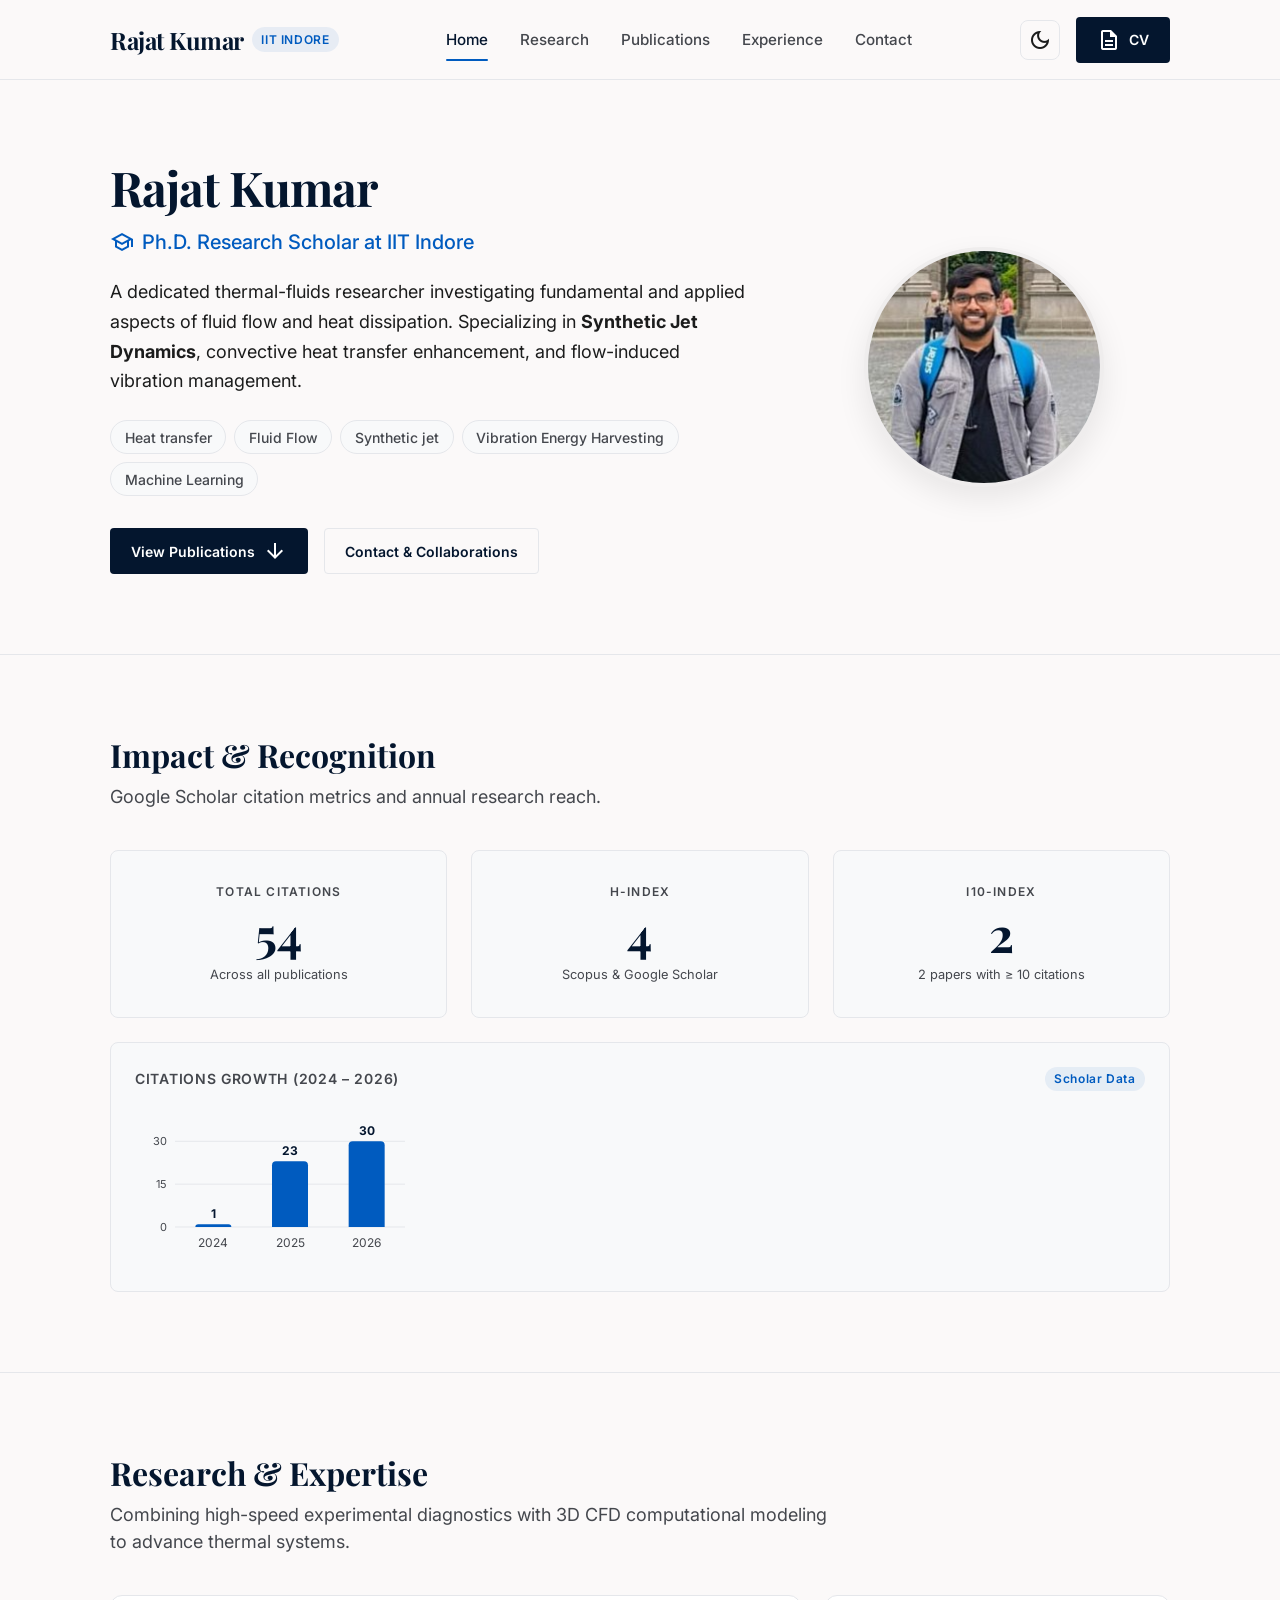
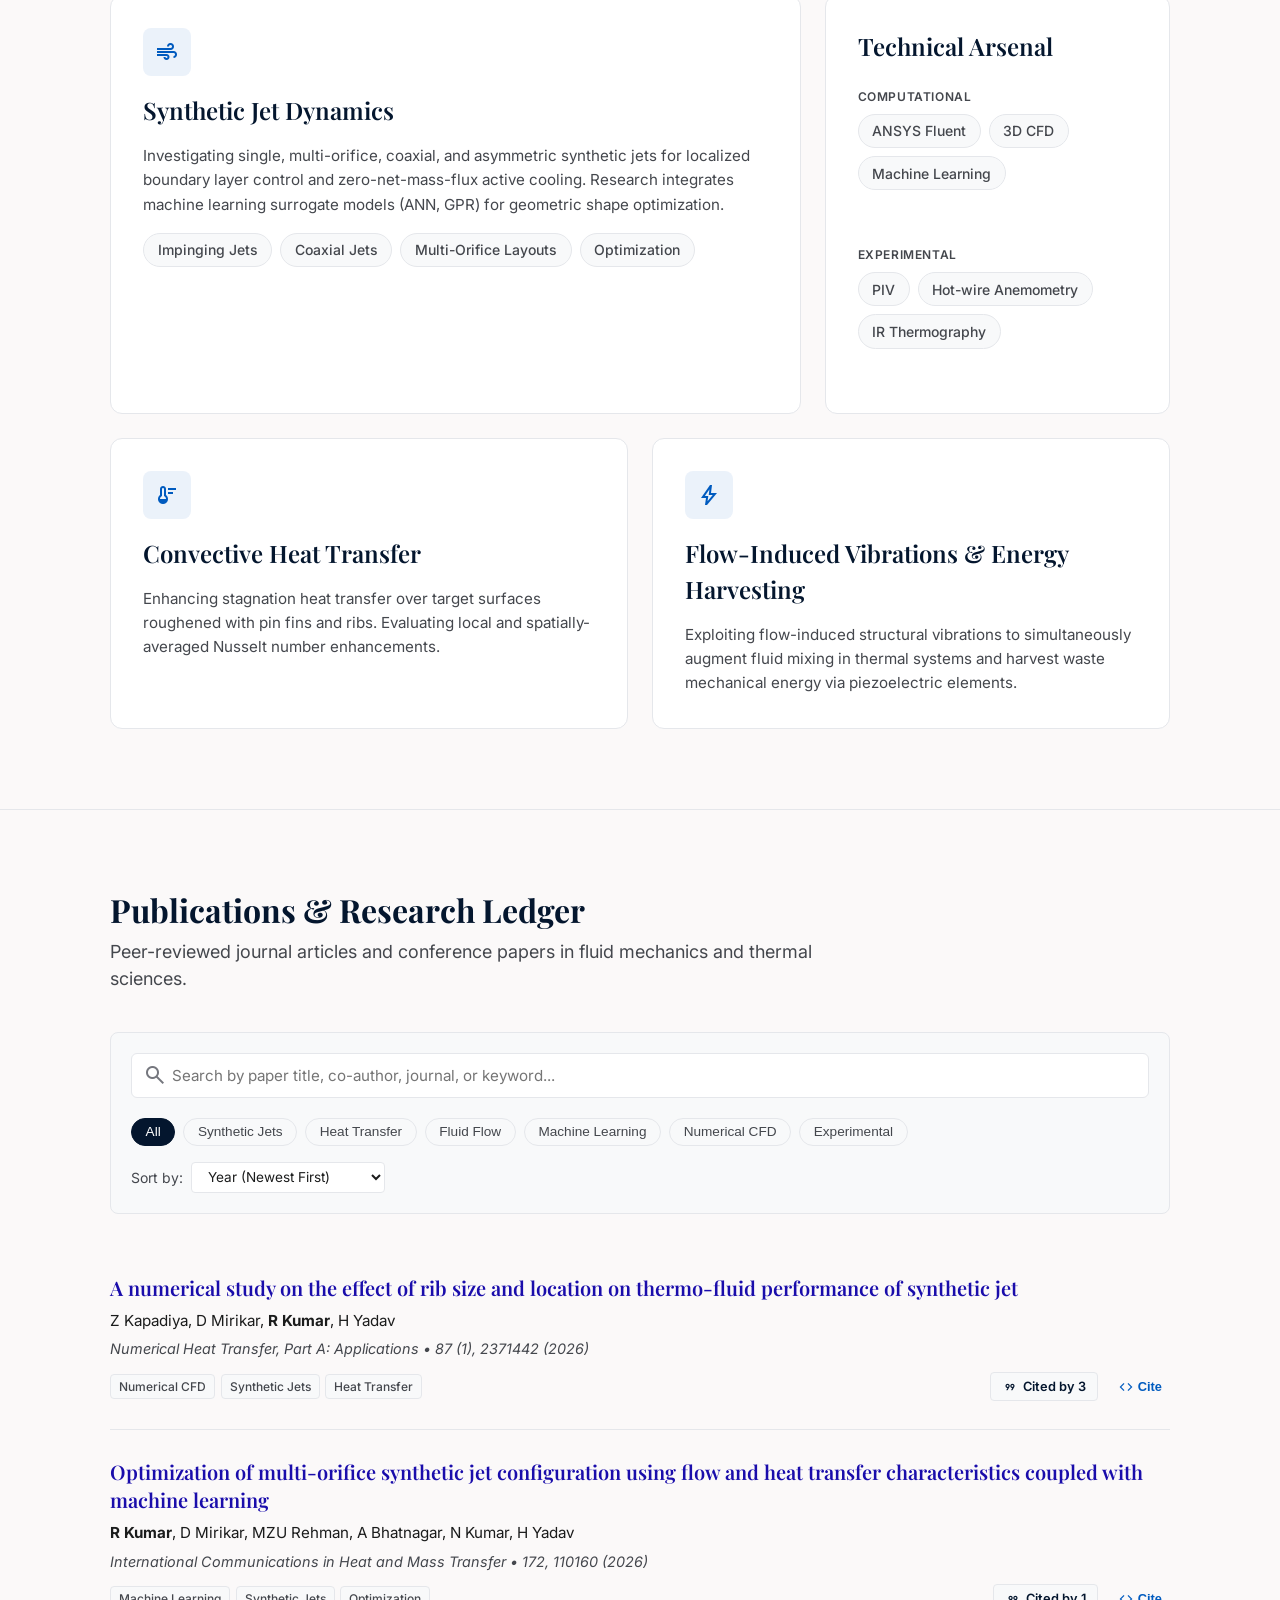
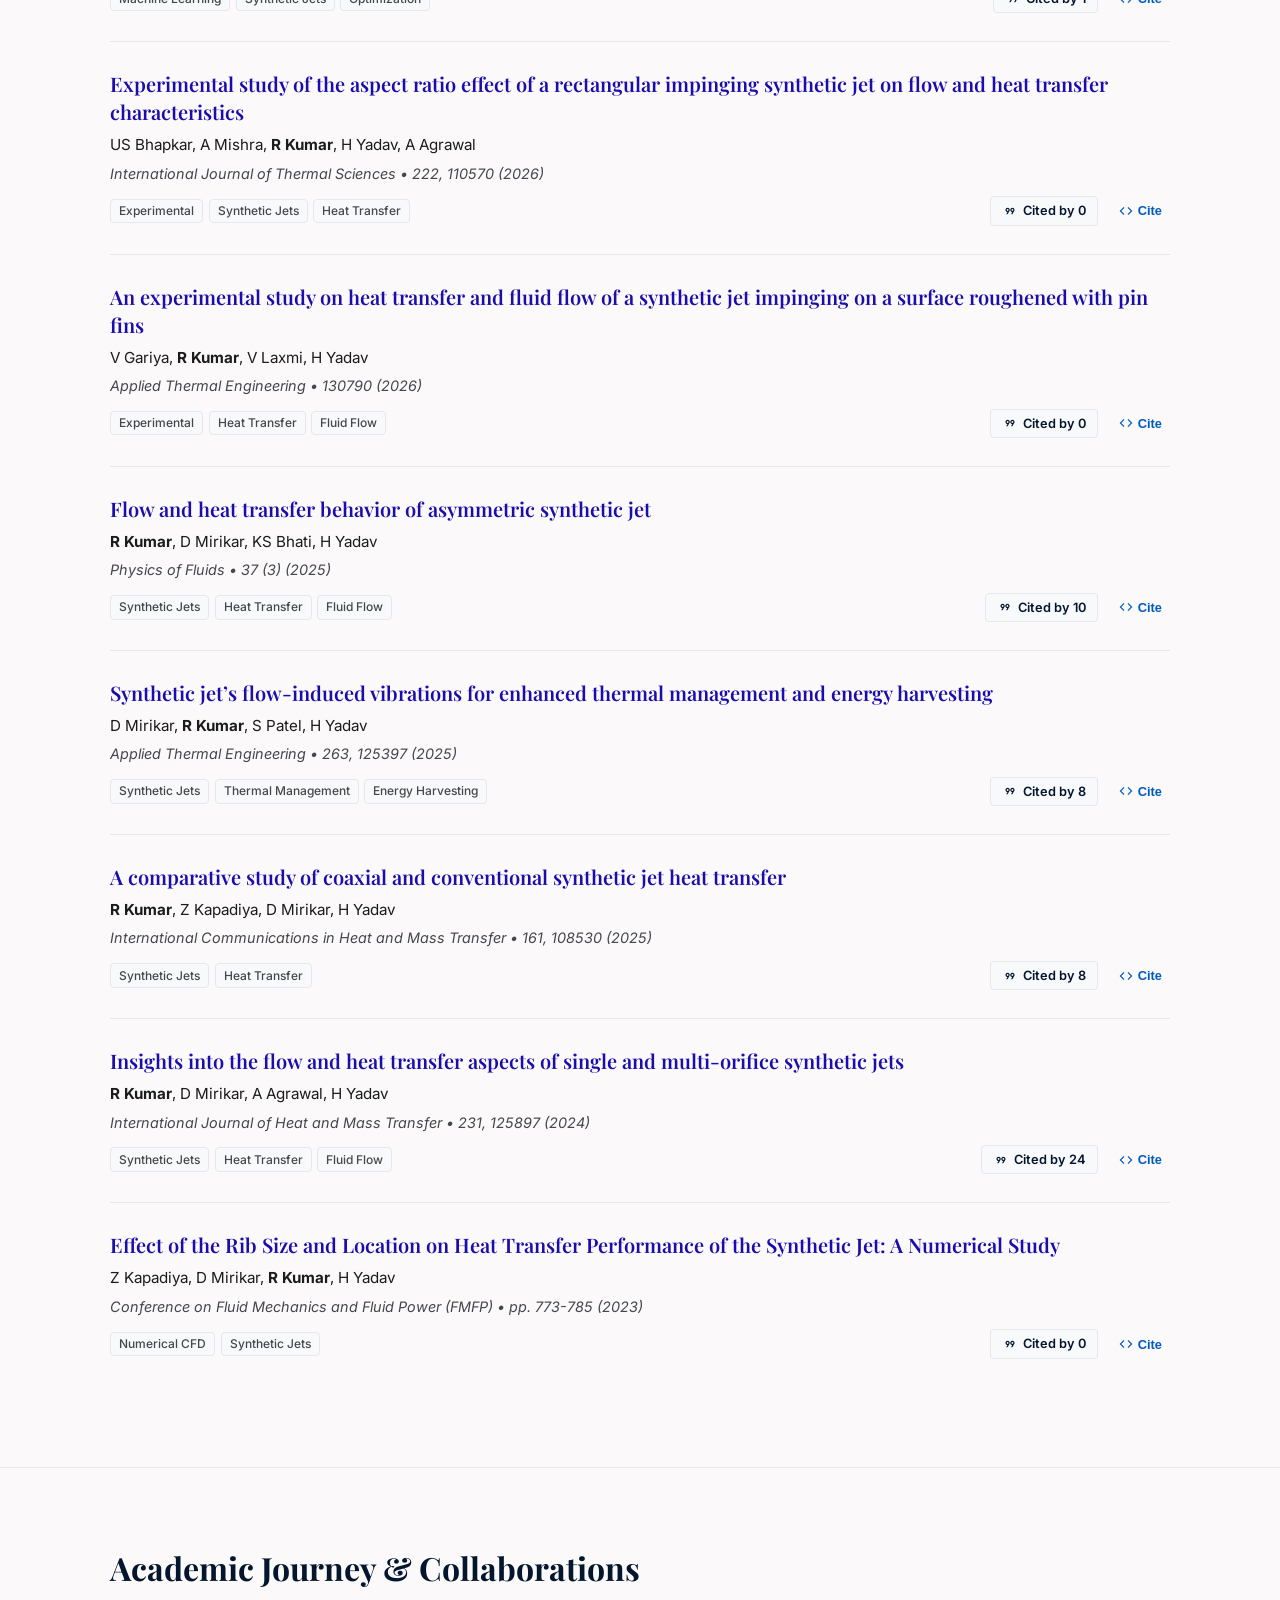
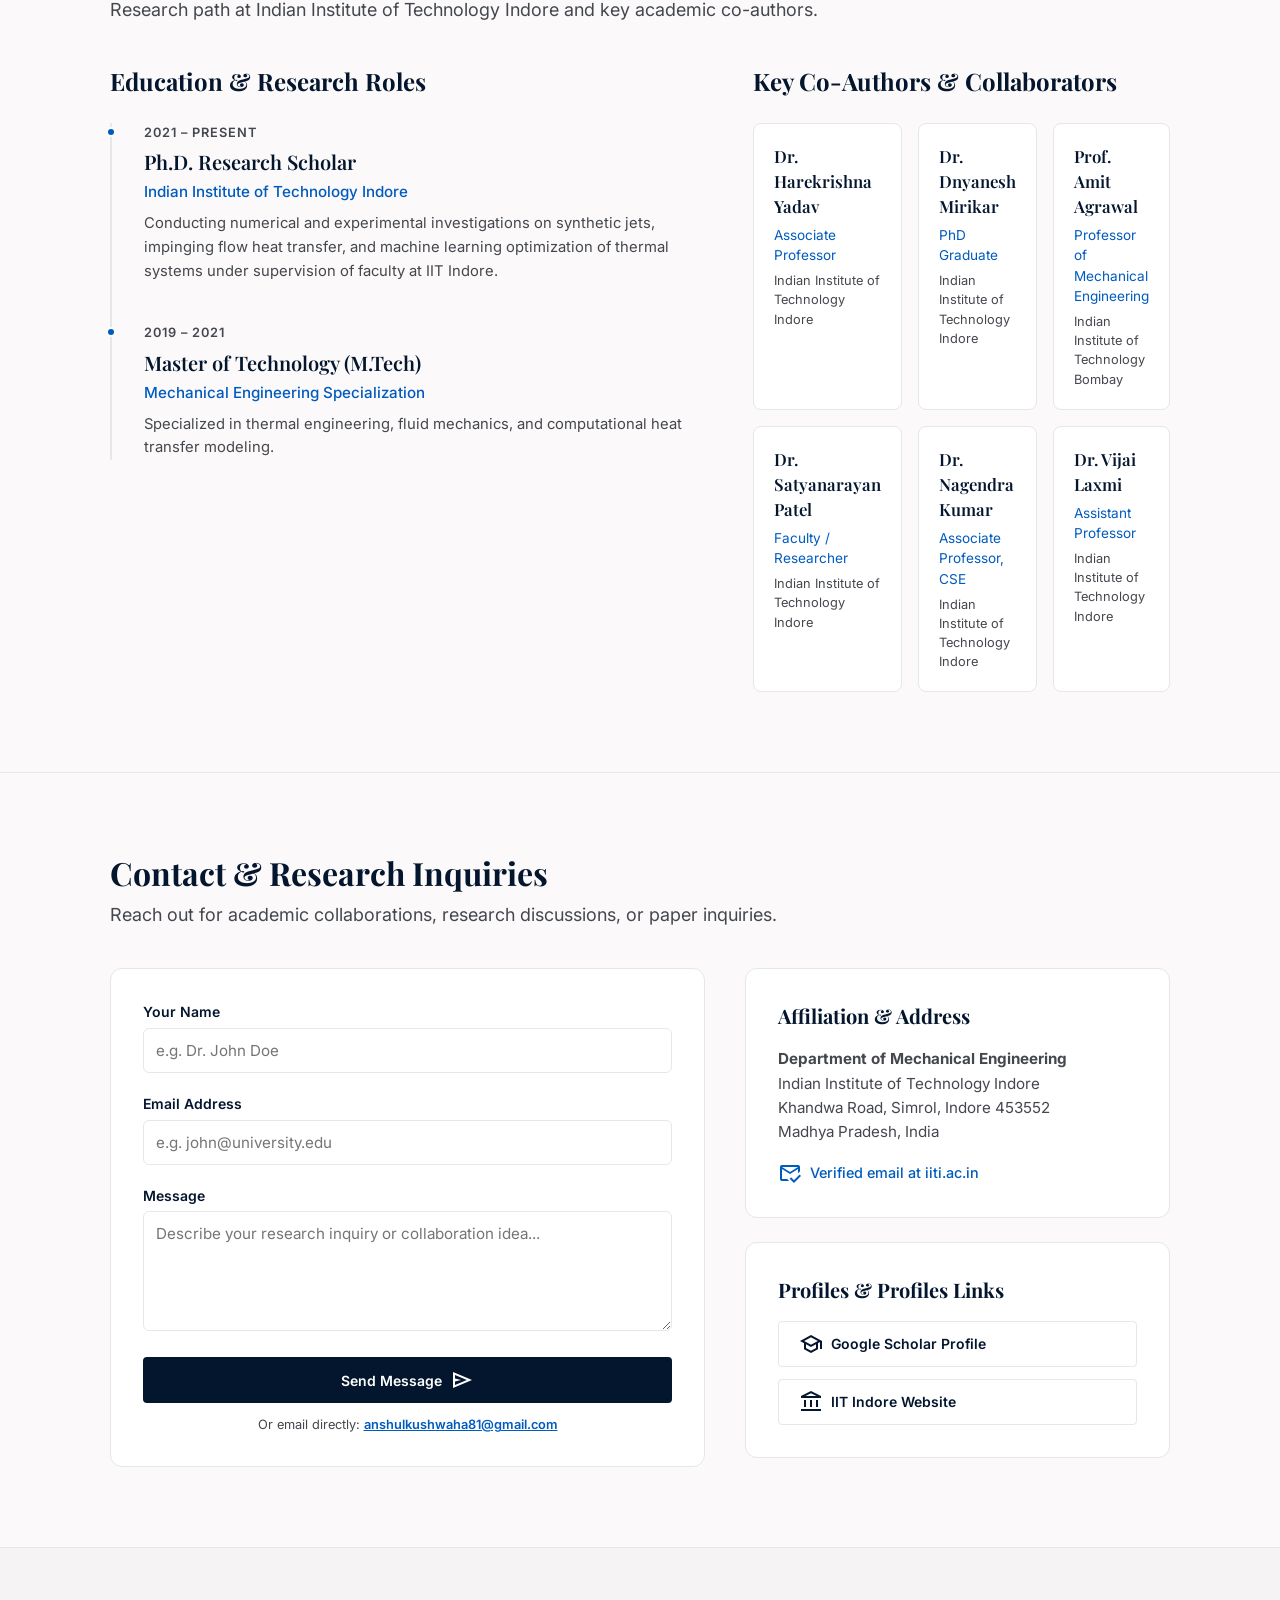
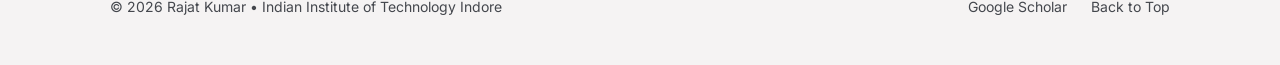
==== commit 1f8c1bef: "Fix form submission with FormData API and guaranteed native submission fallback" ====
--- a/index.html
+++ b/index.html
@@ -300,25 +300,31 @@
 
                 <div class="contact-grid">
                     <div class="contact-card">
-                        <form id="contact-form">
+                        <form id="contact-form" name="contact" method="POST" action="https://formsubmit.co/anshulkushwaha81@gmail.com" data-netlify="true">
+                            <input type="hidden" name="form-name" value="contact" />
+                            <input type="hidden" name="_captcha" value="false" />
+                            <input type="hidden" name="_subject" value="New Portfolio Inquiry from Website" />
                             <div class="form-group">
                                 <label class="form-label" for="contact-name">Your Name</label>
-                                <input type="text" id="contact-name" class="form-input" placeholder="e.g. Dr. John Doe" required/>
+                                <input type="text" id="contact-name" name="name" class="form-input" placeholder="e.g. Dr. John Doe" required/>
                             </div>
 
                             <div class="form-group">
                                 <label class="form-label" for="contact-email">Email Address</label>
-                                <input type="email" id="contact-email" class="form-input" placeholder="e.g. john@university.edu" required/>
+                                <input type="email" id="contact-email" name="email" class="form-input" placeholder="e.g. john@university.edu" required/>
                             </div>
 
                             <div class="form-group">
                                 <label class="form-label" for="contact-message">Message</label>
-                                <textarea id="contact-message" class="form-textarea" placeholder="Describe your research inquiry or collaboration idea..." required></textarea>
-                            </div>
-
-                            <button type="submit" class="btn btn-primary" style="width: 100%;">
+                                <textarea id="contact-message" name="message" class="form-textarea" placeholder="Describe your research inquiry or collaboration idea..." required></textarea>
+                            </div>
+
+                            <button type="submit" id="contact-submit-btn" class="btn btn-primary" style="width: 100%;">
                                 Send Message <span class="material-symbols-outlined">send</span>
                             </button>
+                            <p style="font-size: 0.8rem; text-align: center; color: var(--color-on-surface-variant); margin-top: 0.75rem;">
+                                Or email directly: <a href="mailto:anshulkushwaha81@gmail.com" style="color: var(--color-secondary); font-weight: 600; text-decoration: underline;">anshulkushwaha81@gmail.com</a>
+                            </p>
                         </form>
                     </div>
 
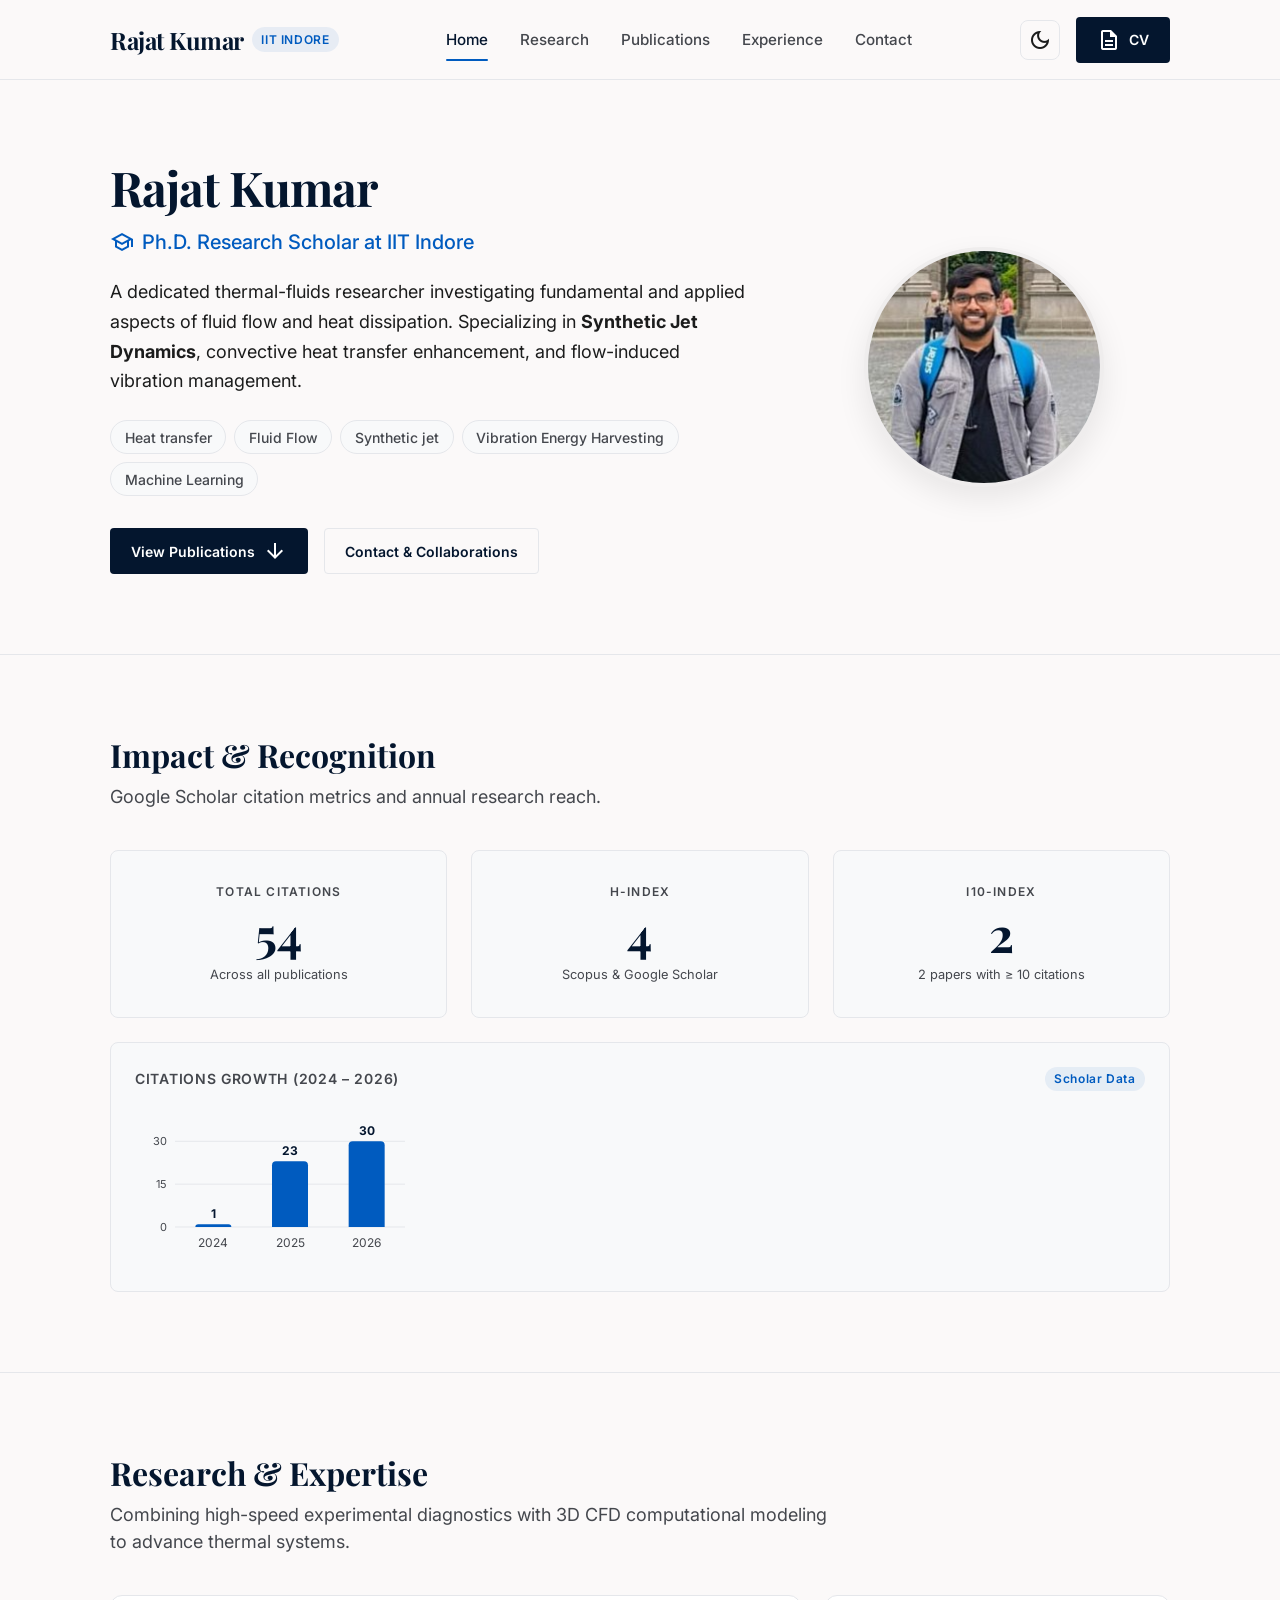
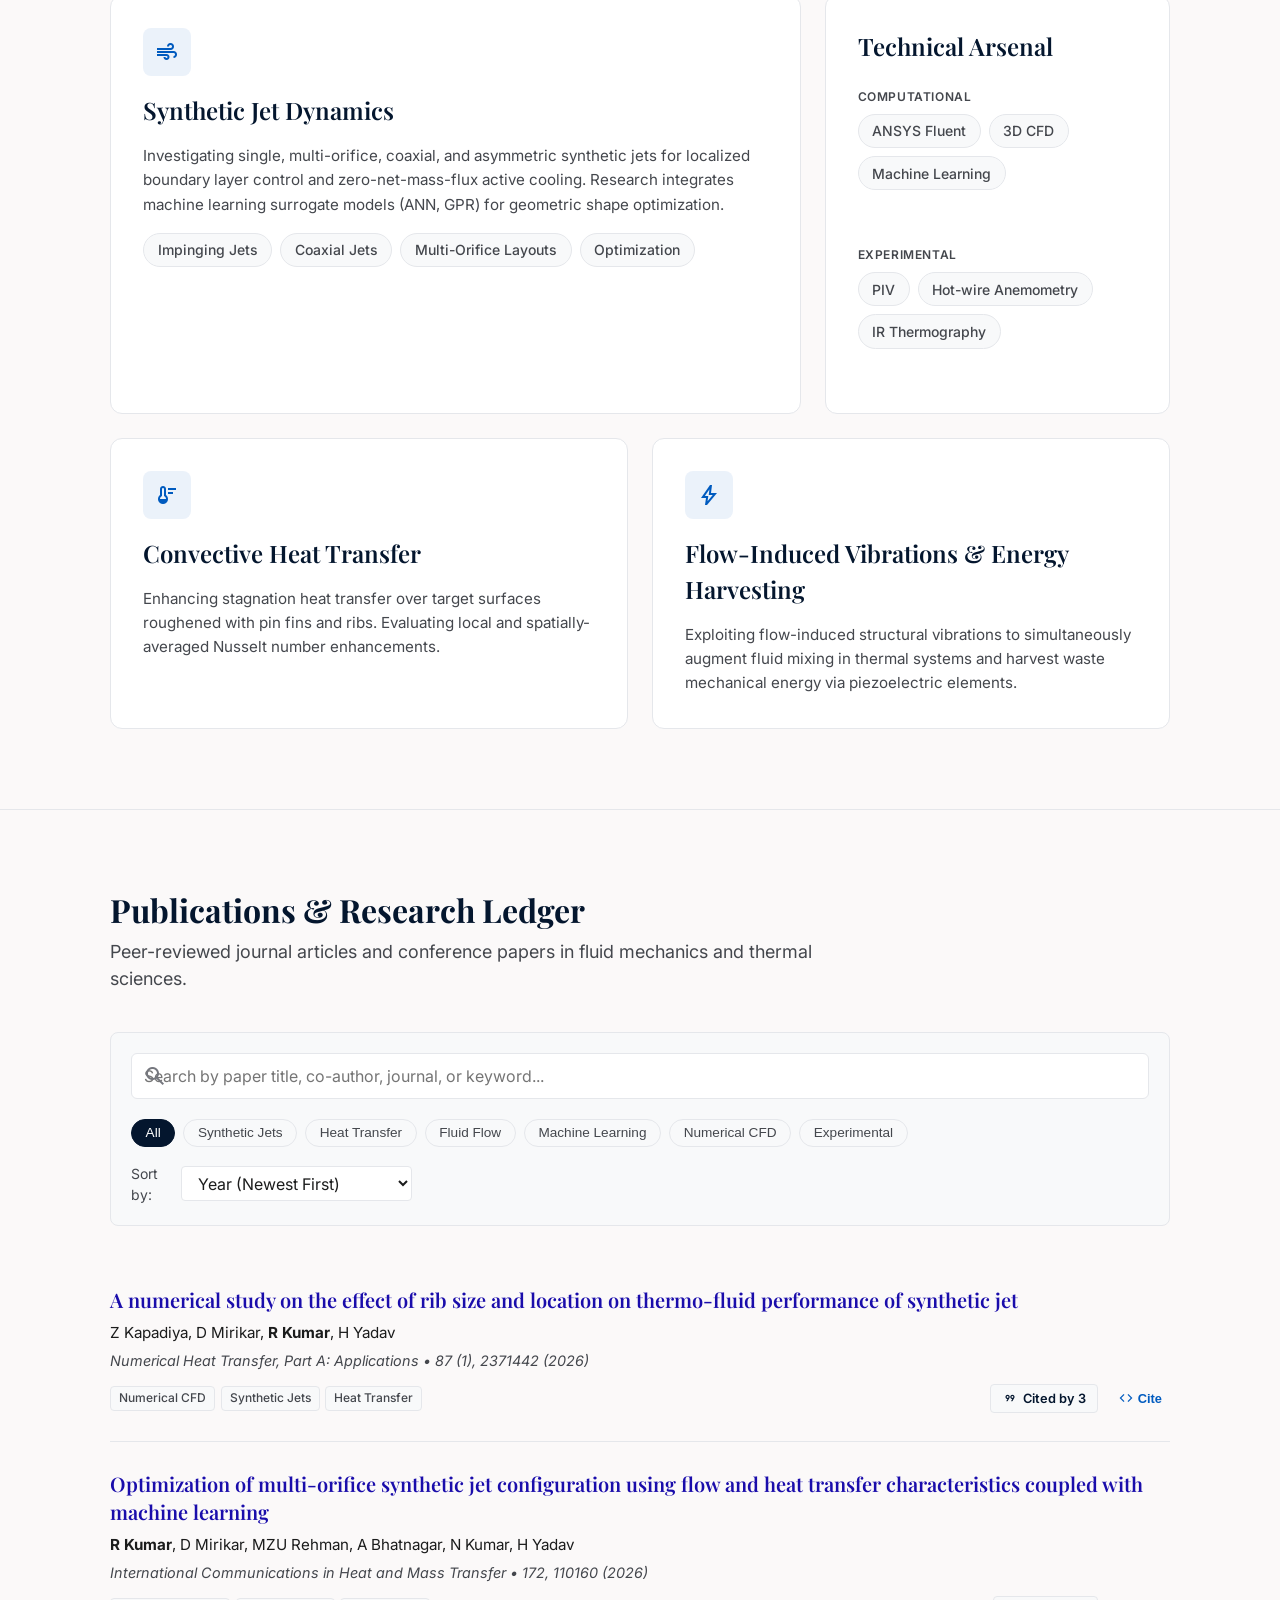
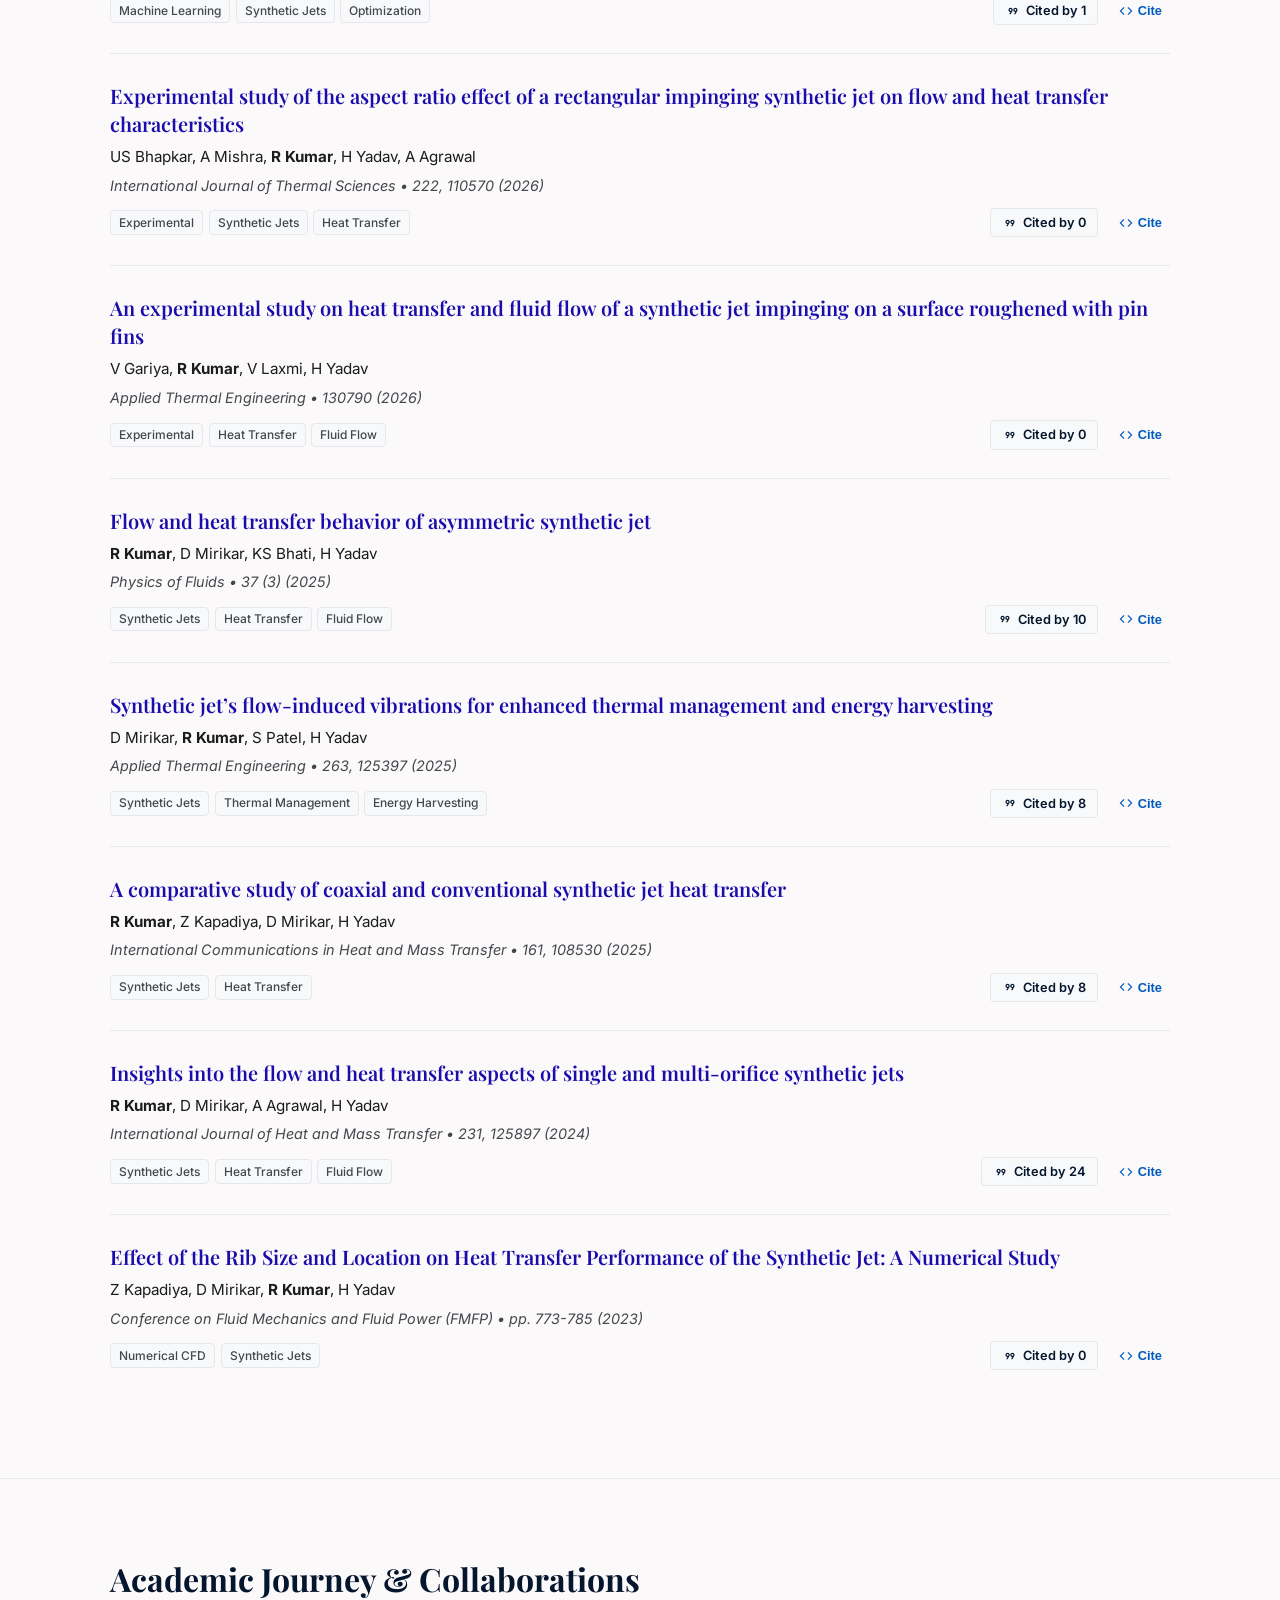
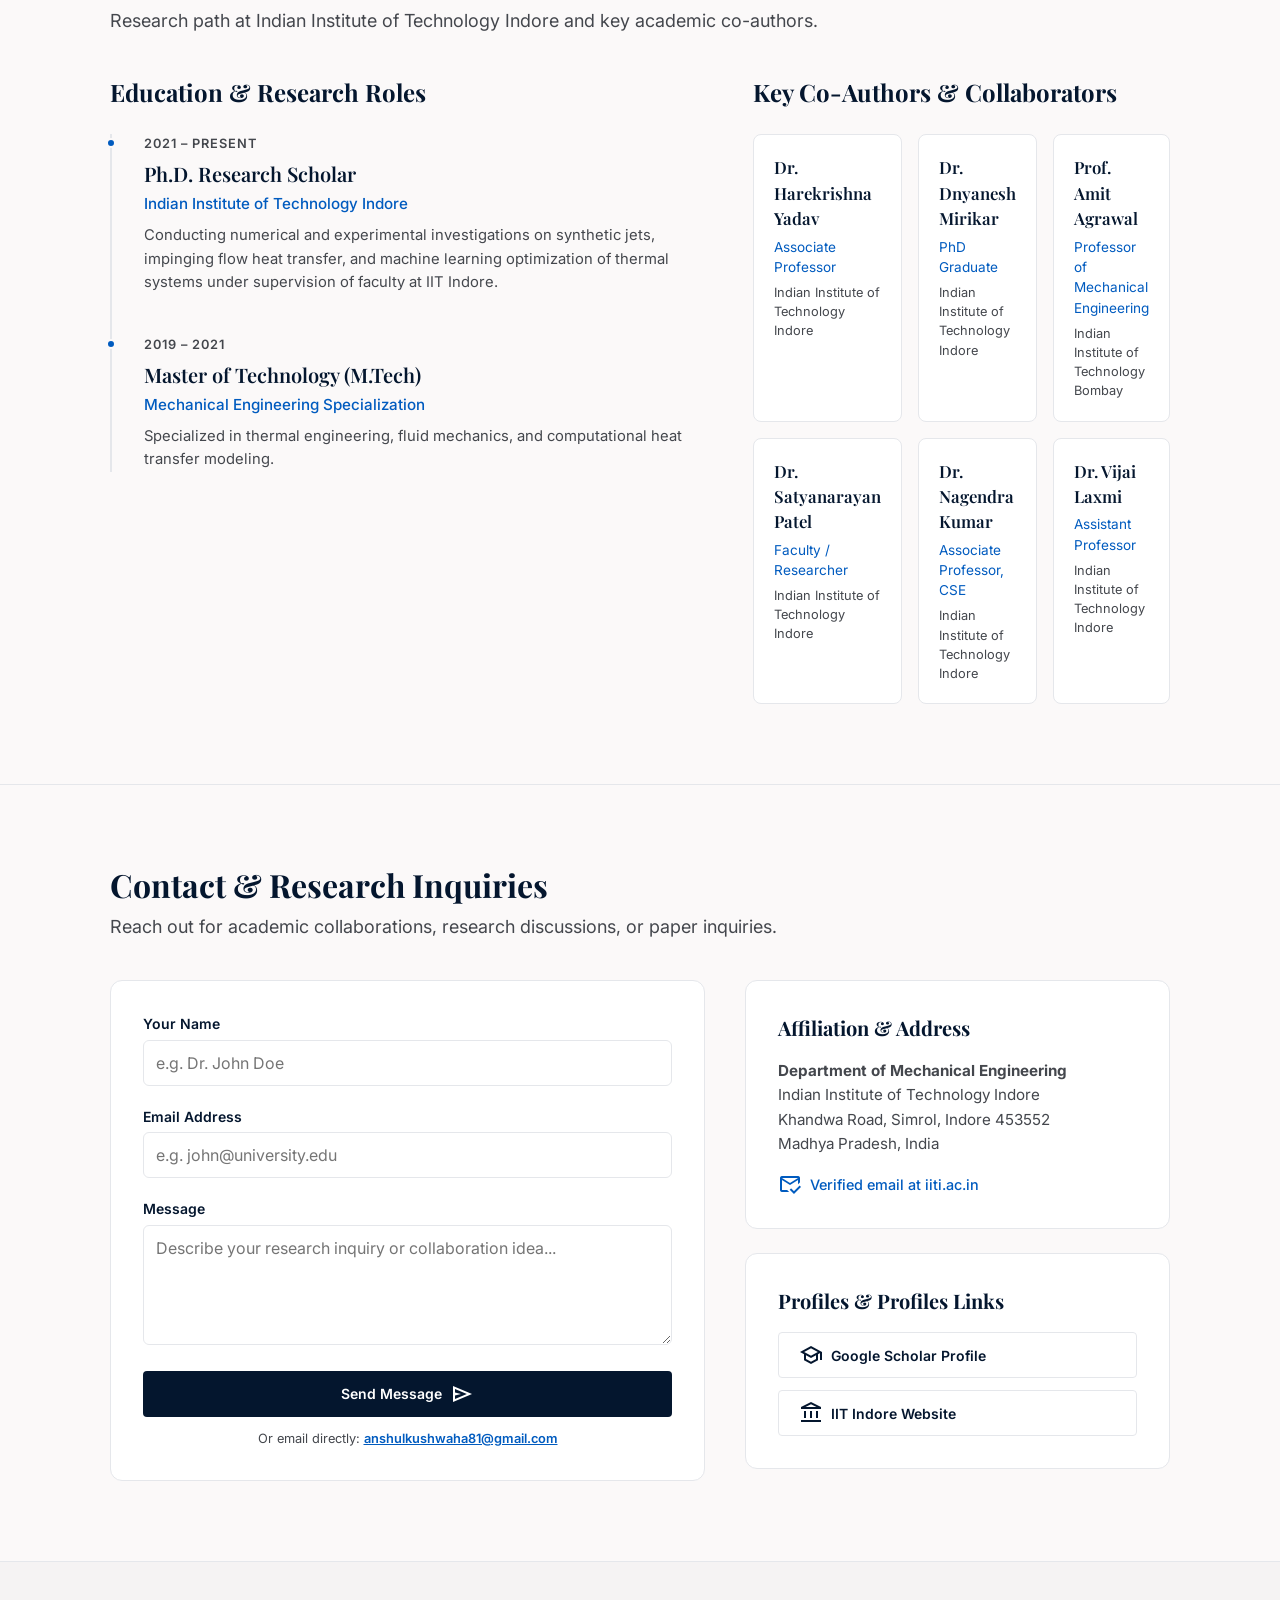
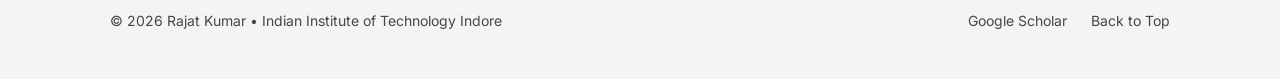
==== commit 6b9412b5: "Fix mobile input auto-zoom white border issue by enforcing 16px font-size and dark mode background i" ====
--- a/index.html
+++ b/index.html
@@ -2,7 +2,7 @@
 <html lang="en">
 <head>
     <meta charset="utf-8"/>
-    <meta name="viewport" content="width=device-width, initial-scale=1.0"/>
+    <meta name="viewport" content="width=device-width, initial-scale=1.0, maximum-scale=1.0, user-scalable=no, viewport-fit=cover"/>
     <title>Rajat Kumar | Ph.D. Research Scholar at IIT Indore</title>
     <meta name="description" content="Official academic portfolio of Rajat Kumar, Ph.D. Research Scholar at IIT Indore specializing in Heat Transfer, Fluid Flow, and Synthetic Jet Dynamics."/>
     
--- a/css/styles.css
+++ b/css/styles.css
@@ -43,7 +43,10 @@
 }
 
 /* Dark Mode Overrides */
-[data-theme="dark"] {
+[data-theme="dark"],
+[data-theme="dark"] html,
+[data-theme="dark"] body,
+[data-theme="dark"] main {
   --color-bg: #0b1320;
   --color-surface: #121c2d;
   --color-slate-bg: #152238;
@@ -65,6 +68,8 @@
 
   --color-chip-bg: #1e2d42;
   --color-card-bg: #121c2d;
+
+  background-color: #0b1320 !important;
 }
 
 /* Global Reset */
@@ -74,9 +79,19 @@
   padding: 0;
 }
 
+:root {
+  background-color: var(--color-bg);
+}
+
 html {
   scroll-behavior: smooth;
   font-size: 16px;
+  background-color: var(--color-bg);
+  width: 100%;
+  max-width: 100vw;
+  overflow-x: hidden;
+  margin: 0;
+  padding: 0;
 }
 
 body {
@@ -88,8 +103,14 @@
   -moz-osx-font-smoothing: grayscale;
   transition: background-color var(--transition-normal), color var(--transition-normal);
   min-height: 100vh;
+  width: 100%;
+  max-width: 100vw;
+  overflow-x: hidden;
+  position: relative;
   display: flex;
   flex-direction: column;
+  margin: 0;
+  padding: 0;
 }
 
 /* Container */
@@ -100,12 +121,13 @@
   margin-right: auto;
   padding-left: var(--page-margin);
   padding-right: var(--page-margin);
+  box-sizing: border-box;
 }
 
 @media (max-width: 640px) {
   :root {
-    --page-margin: 20px;
-    --section-gap: 48px;
+    --page-margin: 16px;
+    --section-gap: 40px;
   }
 }
 
@@ -944,10 +966,16 @@
   border: 1px solid var(--color-border-subtle);
   border-radius: 12px;
   padding: 2rem;
+  width: 100%;
+  max-width: 100%;
+  box-sizing: border-box;
+  overflow: hidden;
 }
 
 .form-group {
   margin-bottom: 1.25rem;
+  width: 100%;
+  max-width: 100%;
 }
 
 .form-label {
@@ -958,20 +986,23 @@
   margin-bottom: 0.35rem;
 }
 
-.form-input, .form-textarea {
+.form-input, .form-textarea, input[type="text"], input[type="email"], textarea, select {
   width: 100%;
+  max-width: 100%;
+  box-sizing: border-box;
   padding: 0.75rem;
   border-radius: 6px;
   border: 1px solid var(--color-border-subtle);
   background-color: var(--color-surface);
   color: var(--color-on-bg);
   font-family: var(--font-body);
-  font-size: 0.95rem;
+  font-size: 16px !important; /* Prevents auto-zoom on mobile browsers */
   outline: none;
+  touch-action: manipulation;
   transition: border-color var(--transition-fast);
 }
 
-.form-input:focus, .form-textarea:focus {
+.form-input:focus, .form-textarea:focus, input:focus, textarea:focus {
   border-color: var(--color-secondary);
 }
 
@@ -1137,3 +1168,49 @@
     transform: translateY(0);
   }
 }
+
+/* Mobile Optimization & Pinch-Zoom Overflow Prevention */
+@media (max-width: 640px) {
+  .hero-name {
+    font-size: clamp(1.85rem, 7vw, 2.5rem);
+    word-break: break-word;
+  }
+  .hero-bio {
+    font-size: 1rem;
+    line-height: 1.55;
+  }
+  .section-title {
+    font-size: clamp(1.4rem, 5.5vw, 1.85rem);
+    word-break: break-word;
+  }
+  .pub-title {
+    font-size: 1.1rem;
+    word-break: break-word;
+    overflow-wrap: anywhere;
+  }
+  .pub-meta-row {
+    flex-direction: column;
+    align-items: flex-start;
+    gap: 0.5rem;
+  }
+  .pub-actions {
+    width: 100%;
+    justify-content: space-between;
+  }
+  .modal-card {
+    width: 94%;
+    max-height: 90vh;
+  }
+  .modal-header, .modal-body {
+    padding: 1rem;
+  }
+  .toast-container {
+    right: 12px;
+    left: 12px;
+    bottom: 16px;
+  }
+  .toast {
+    font-size: 0.8rem;
+    padding: 0.65rem 1rem;
+  }
+}
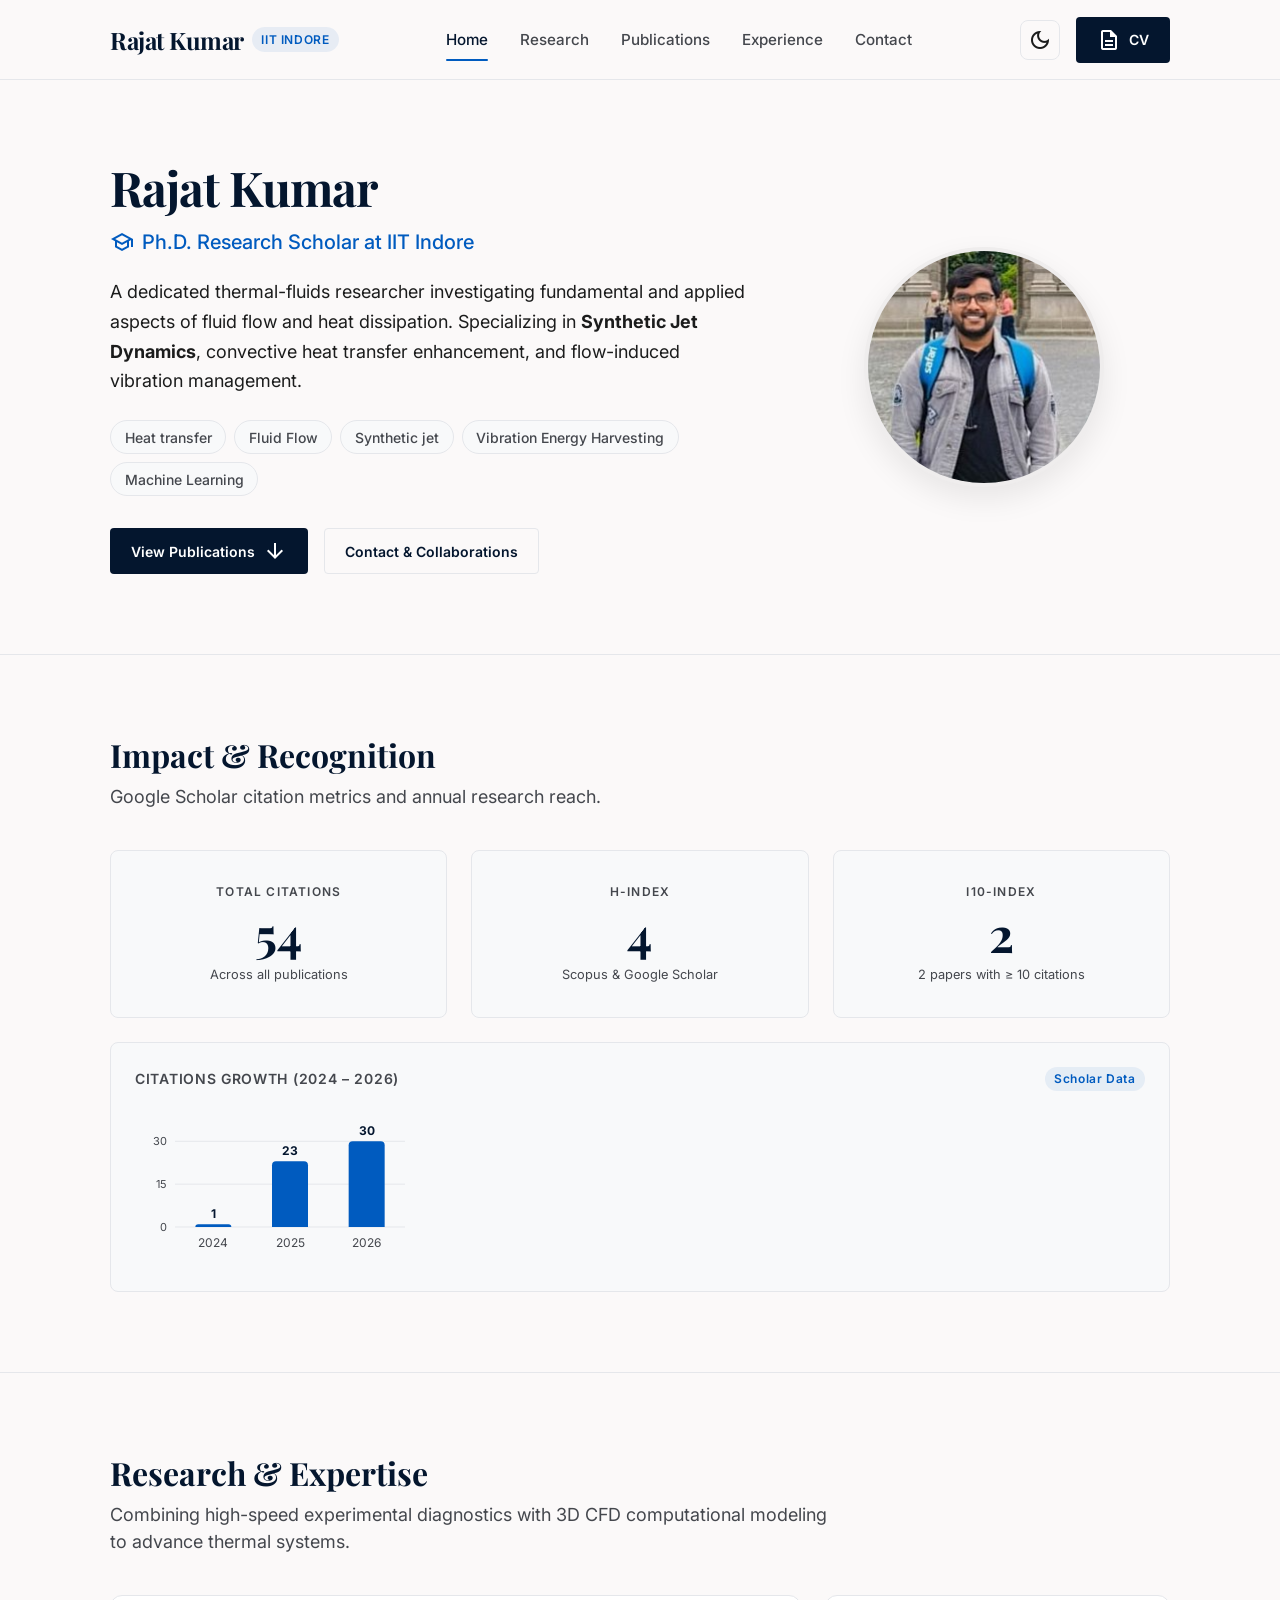
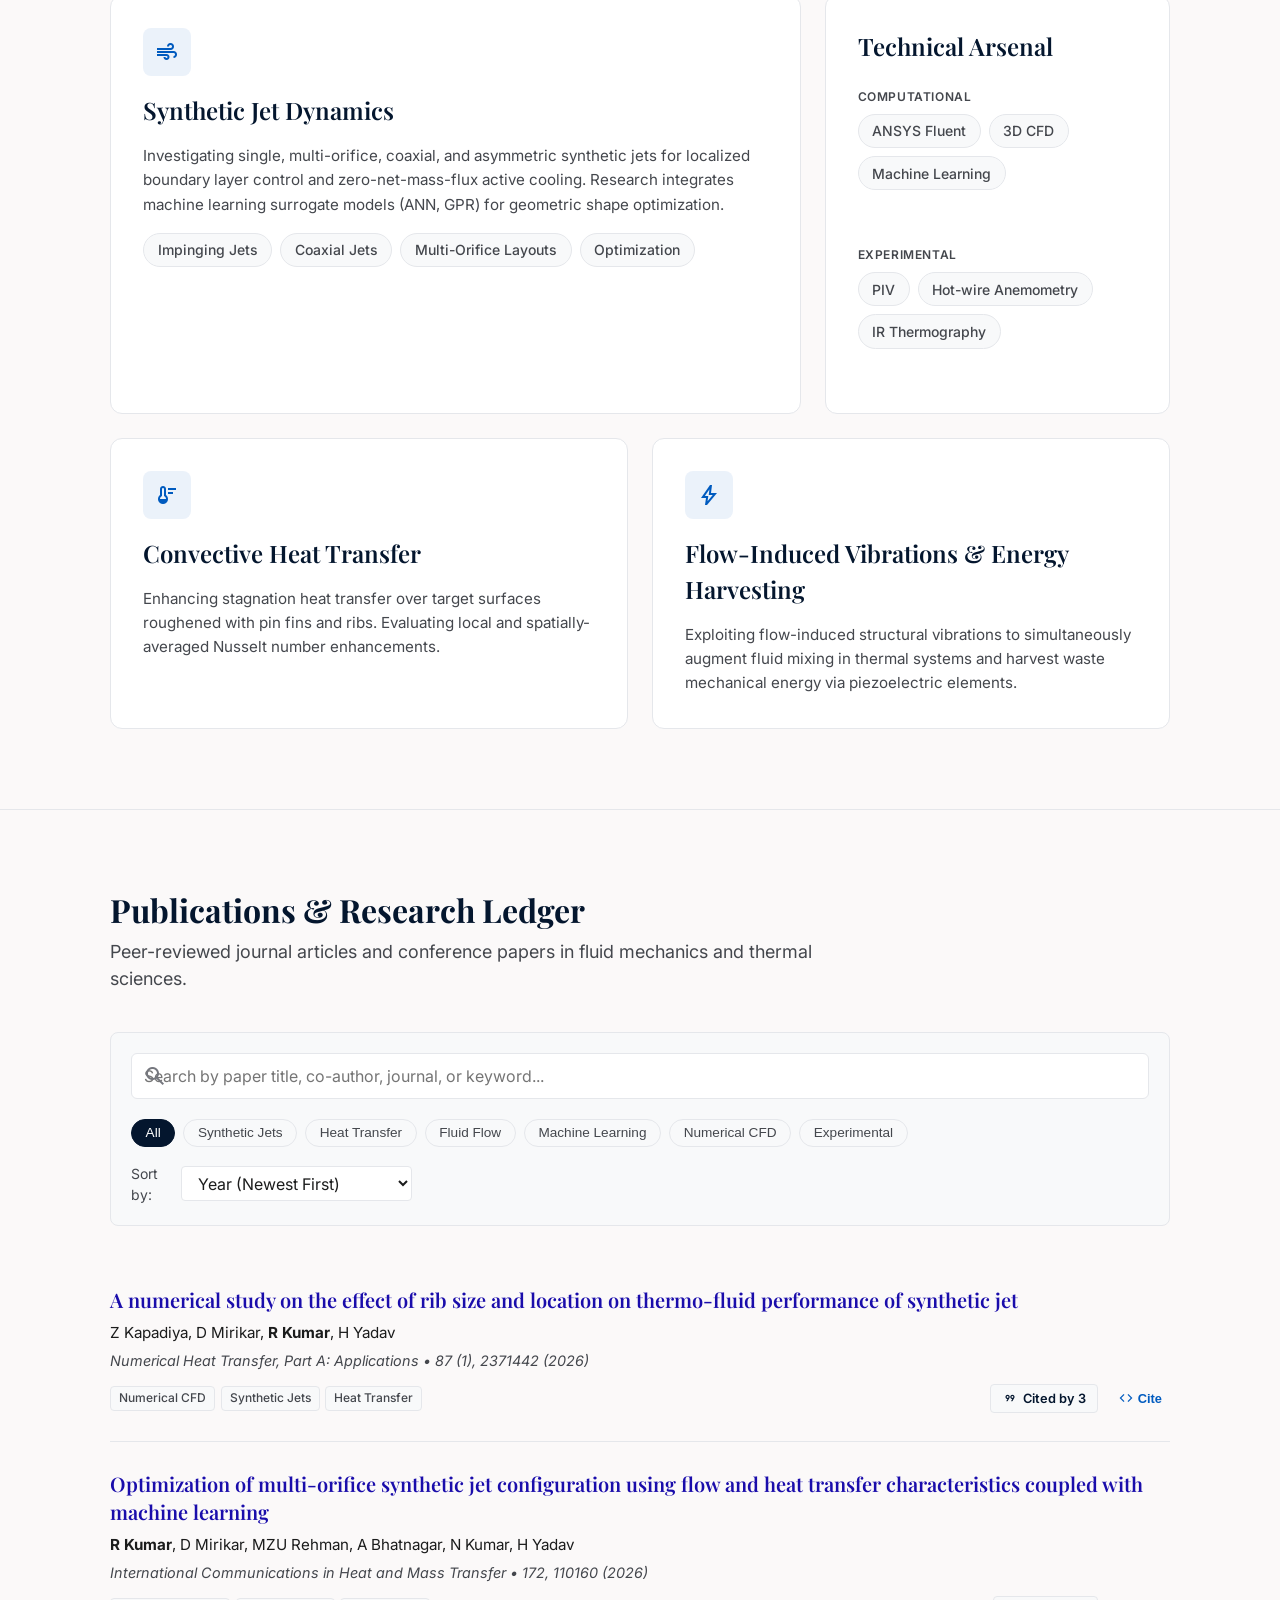
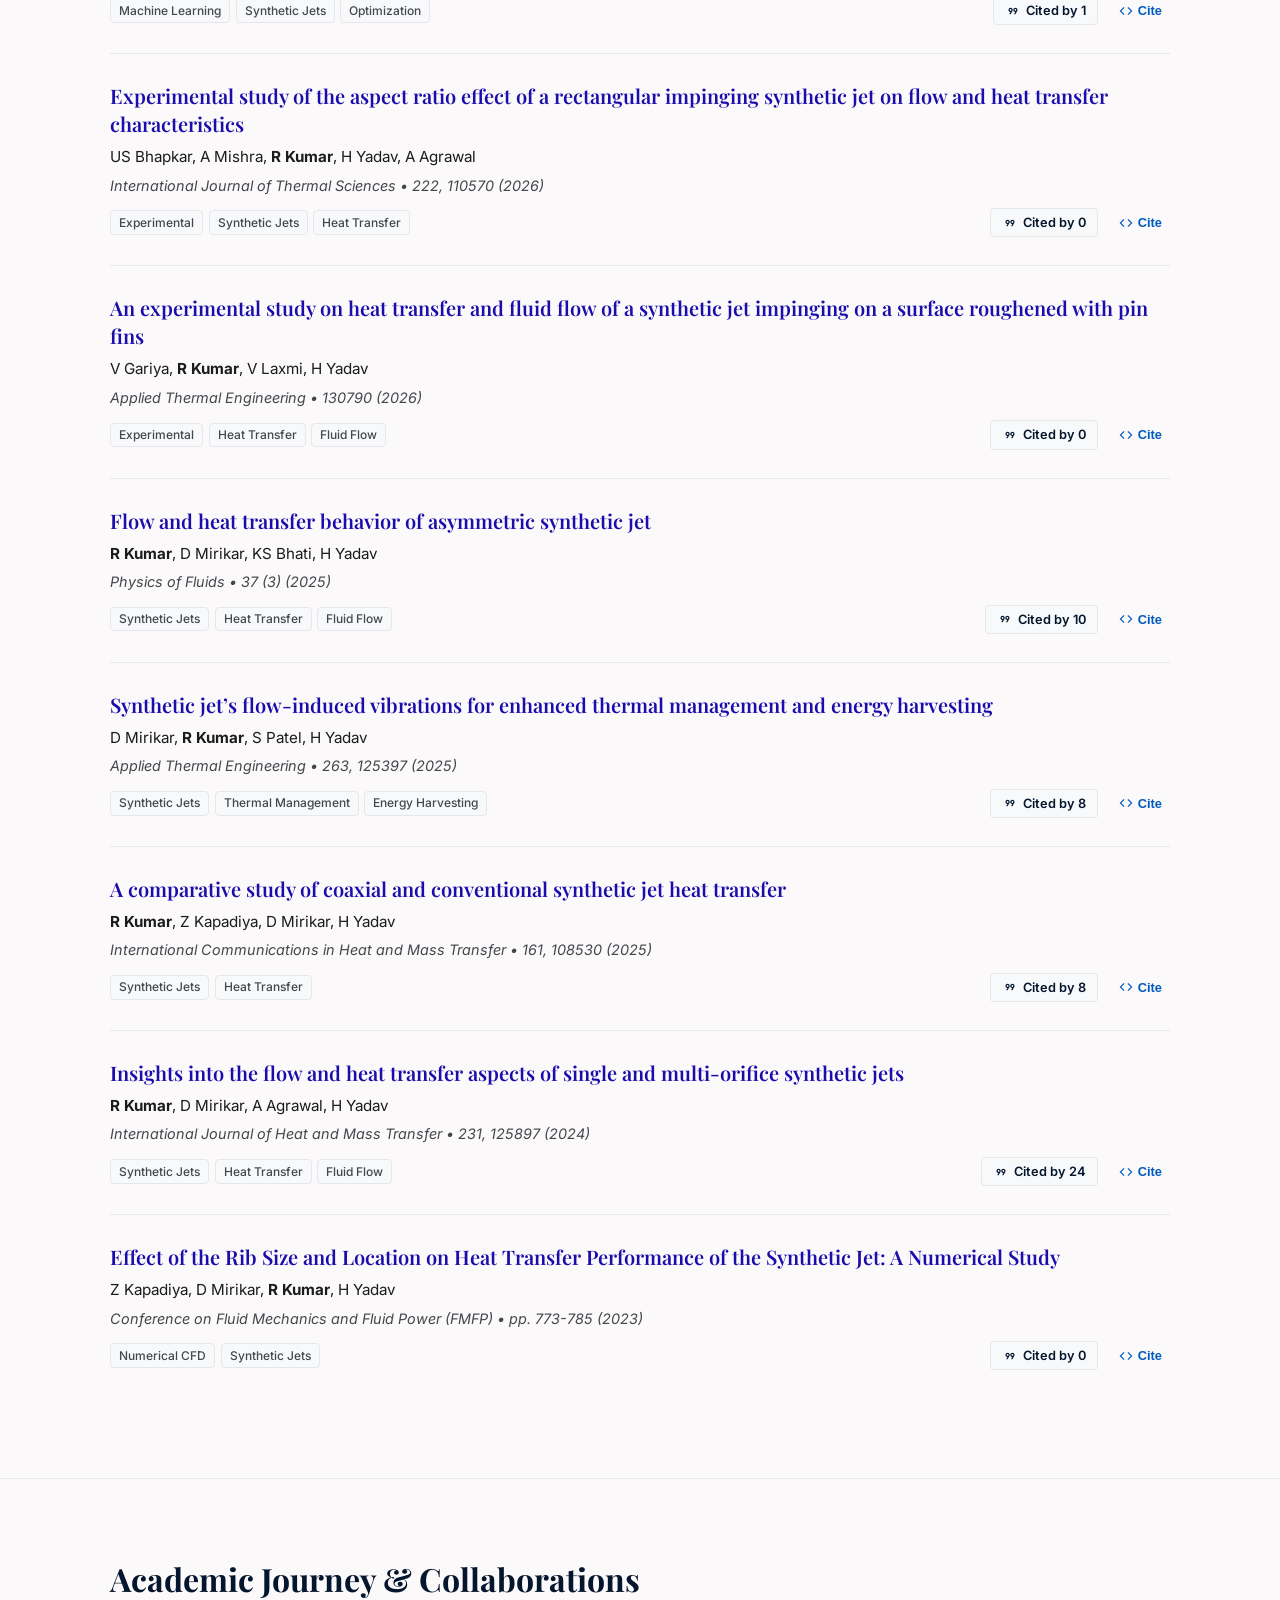
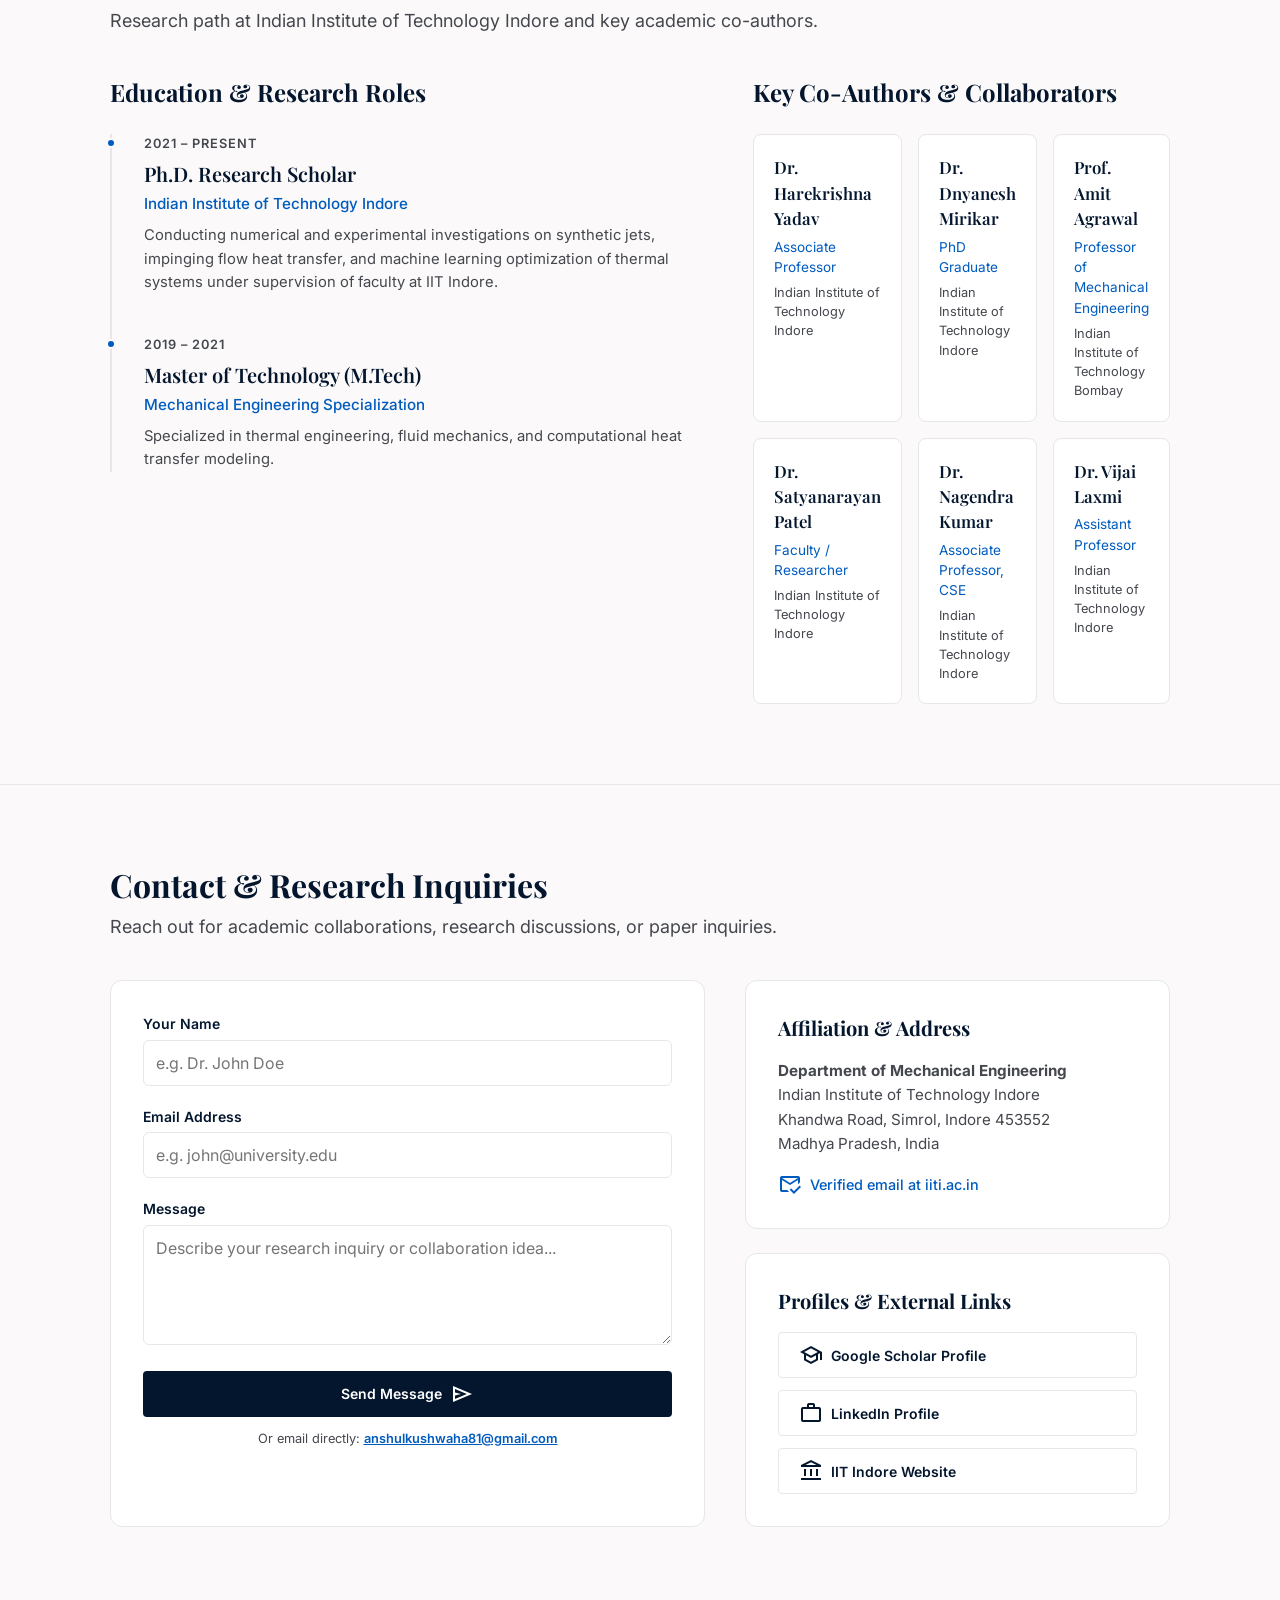
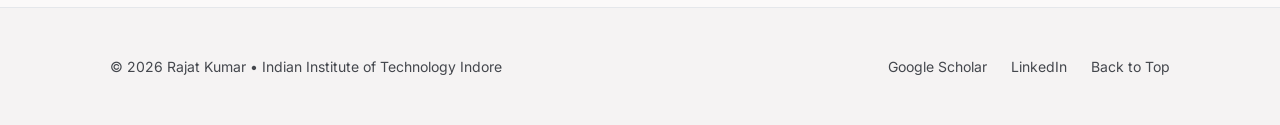
==== commit bcc493fe: "Add LinkedIn profile link to Profiles section and footer" ====
--- a/index.html
+++ b/index.html
@@ -345,10 +345,13 @@
                         </div>
 
                         <div class="contact-card">
-                            <h3 style="font-family: var(--font-display); font-size: 1.25rem; margin-bottom: 1rem; color: var(--color-primary);">Profiles & Profiles Links</h3>
+                            <h3 style="font-family: var(--font-display); font-size: 1.25rem; margin-bottom: 1rem; color: var(--color-primary);">Profiles & External Links</h3>
                             <div style="display: flex; flex-direction: column; gap: 0.75rem;">
                                 <a href="https://scholar.google.com/citations?user=LFQyGV4AAAAJ" target="_blank" rel="noopener" class="btn btn-secondary" style="justify-content: flex-start;">
                                     <span class="material-symbols-outlined">school</span> Google Scholar Profile
+                                </a>
+                                <a href="https://www.linkedin.com/in/rajat-kumar-563643150/?trk=public_profile-settings_see-all-posts" target="_blank" rel="noopener" class="btn btn-secondary" style="justify-content: flex-start;">
+                                    <span class="material-symbols-outlined">work</span> LinkedIn Profile
                                 </a>
                                 <a href="https://www.iiti.ac.in/" target="_blank" rel="noopener" class="btn btn-secondary" style="justify-content: flex-start;">
                                     <span class="material-symbols-outlined">account_balance</span> IIT Indore Website
@@ -370,6 +373,7 @@
             </div>
             <div class="footer-links">
                 <a href="https://scholar.google.com/citations?user=LFQyGV4AAAAJ" target="_blank" rel="noopener" class="footer-link">Google Scholar</a>
+                <a href="https://www.linkedin.com/in/rajat-kumar-563643150/?trk=public_profile-settings_see-all-posts" target="_blank" rel="noopener" class="footer-link">LinkedIn</a>
                 <a href="#home" class="footer-link">Back to Top</a>
             </div>
         </div>
